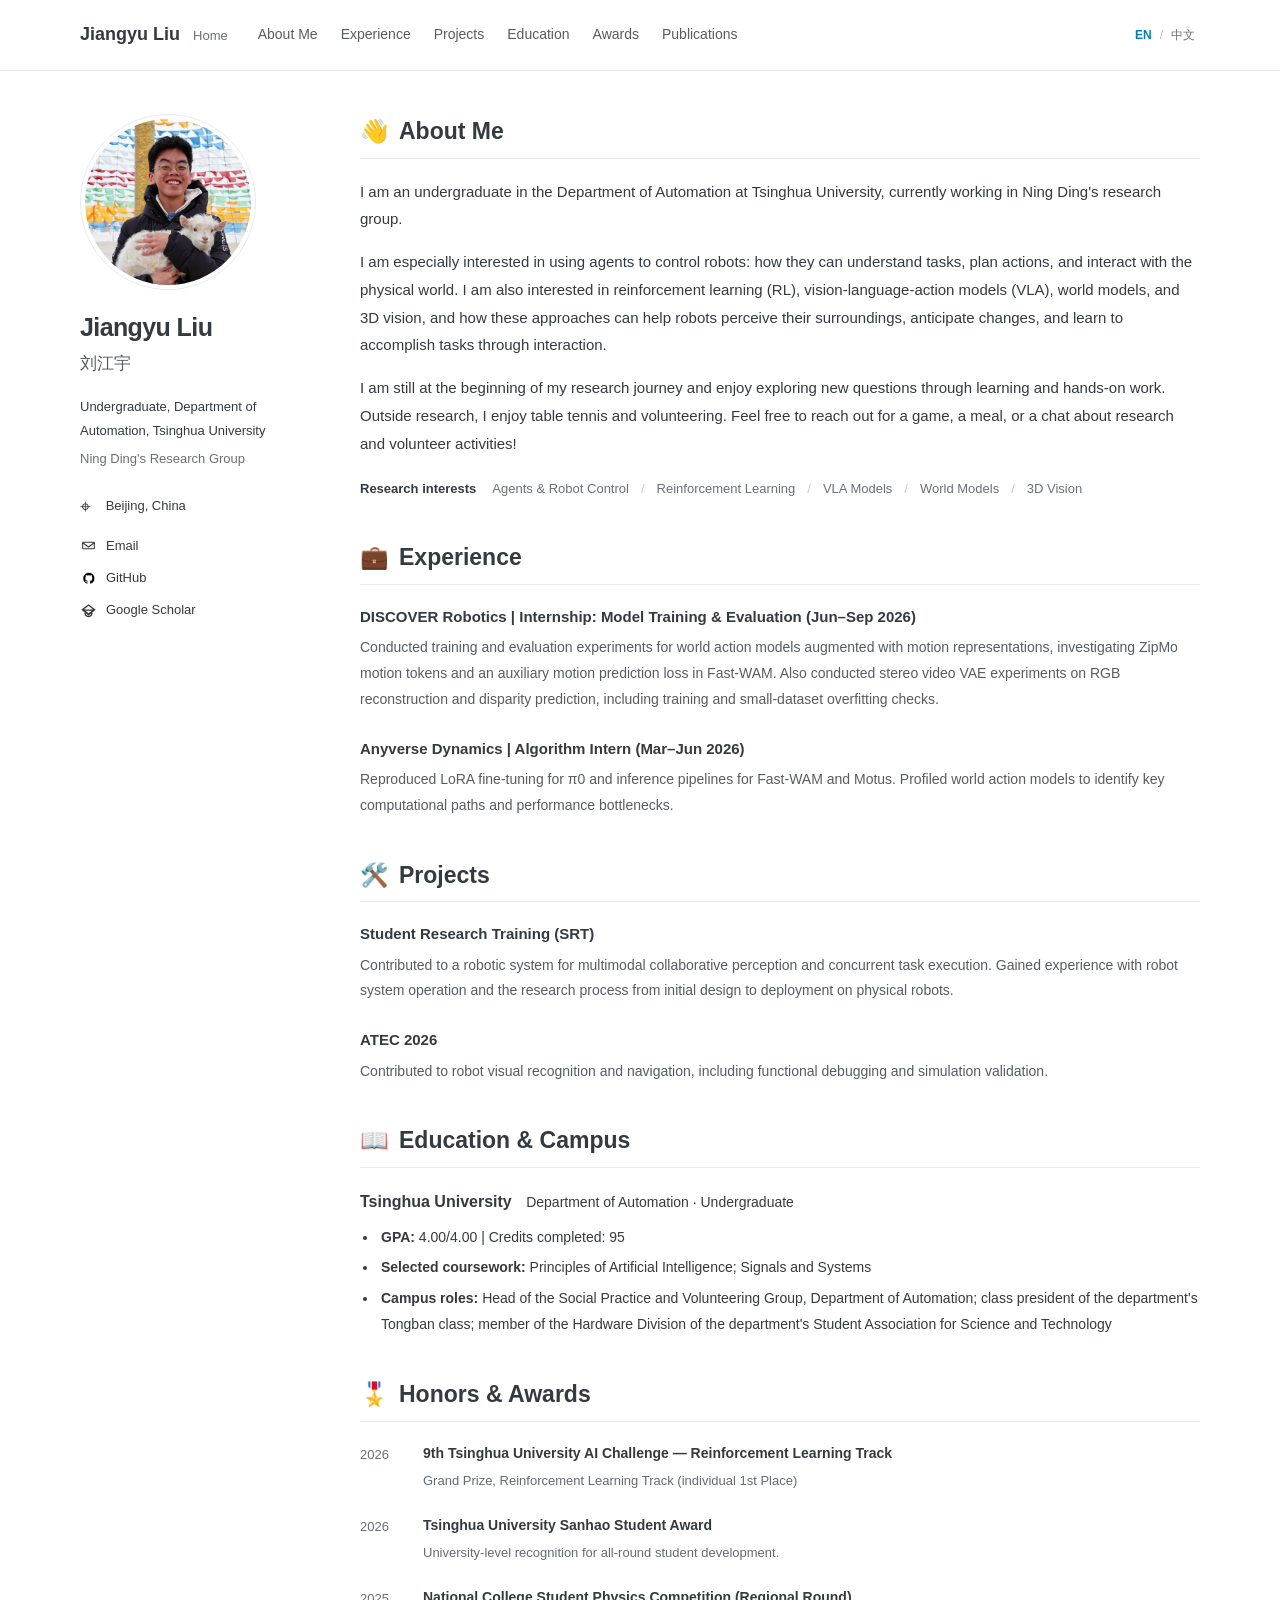
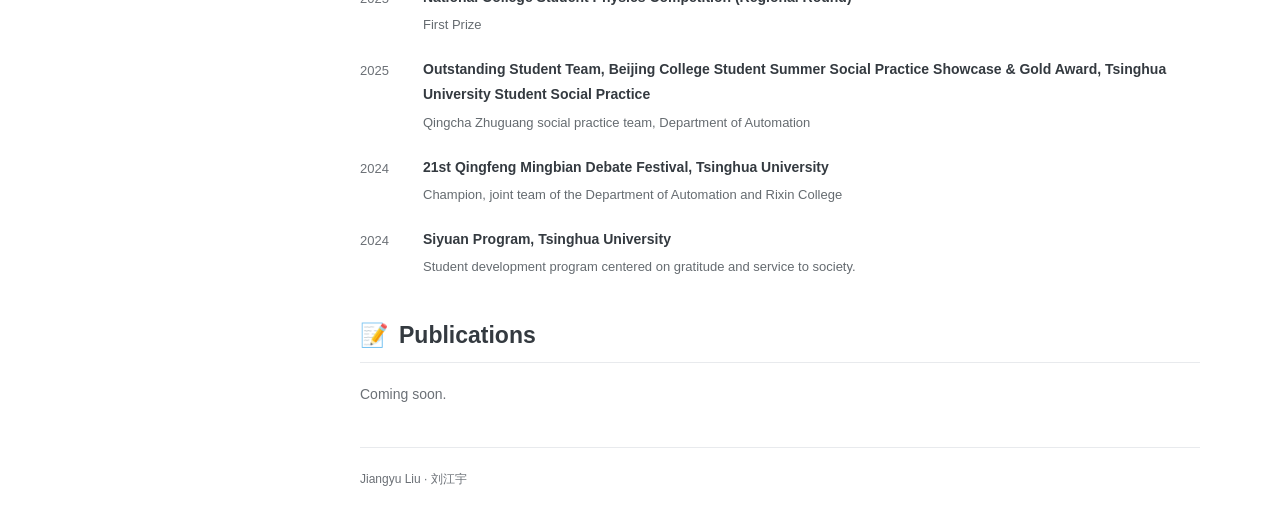
==== index.html @ 6111fb4c "Restore Ning Ding group homepage based on 7023103 Restore historical bilingual group affiliation, re" ====
<!doctype html>
<html lang="en">
<head>
  <meta charset="utf-8">
  <meta name="viewport" content="width=device-width, initial-scale=1">
  <title>Jiangyu Liu | Homepage</title>
  <meta name="description" content="Jiangyu Liu, an undergraduate at Tsinghua University in Ning Ding's research group. Interested in agents for robot control, RL, VLA models, world models, and 3D vision.">
  <link rel="stylesheet" href="static/css/academic-home.css?v=20261001-1">
  <link rel="icon" href="static/favicon.svg" type="image/svg+xml">
</head>
<body>
  <a class="skip-link" href="#main" data-i18n="skip">Skip to content</a>
  <header class="site-header">
    <nav class="site-nav" aria-label="Main navigation">
      <a class="site-brand" href="#about">Jiangyu Liu <span data-i18n="home">Home</span></a>
      <div class="nav-links">
        <a href="#about" data-i18n="navabout">About Me</a>
        <a href="#experience" data-i18n="navexperience">Experience</a>
        <a href="#projects" data-i18n="navprojects">Projects</a>
        <a href="#campus" data-i18n="navcampus">Education</a>
        <a href="#awards" data-i18n="navawards">Awards</a>
        <a href="#publications" data-i18n="navpublications">Publications</a>
      </div>
      <div class="language-switch" role="group" aria-label="Language / 语言">
        <button type="button" data-language="en" lang="en" aria-label="English" aria-pressed="true">EN</button>
        <span aria-hidden="true">/</span>
        <button type="button" data-language="zh" lang="zh-CN" aria-label="中文" aria-pressed="false">中文</button>
      </div>
    </nav>
  </header>
  <div class="site-shell">
    <aside class="profile-sidebar" aria-label="Profile">
      <img class="avatar" data-profile-avatar src="static/profile.jpg" alt="Jiangyu Liu" width="176" height="176">
      <div class="profile-details">
        <h1 data-profile-name>Jiangyu Liu</h1>
        <p class="chinese-name" data-profile-name-chinese>刘江宇</p>
        <p class="role" data-profile-role>Undergraduate, Department of Automation, Tsinghua University</p>
        <p class="affiliation" data-profile-affiliation>Ning Ding's Research Group</p>
        <p class="location"><span aria-hidden="true">⌖</span> <span data-profile-location>Beijing, China</span></p>
        <nav class="social-links" aria-label="Contact links">
          <a data-profile-email href="mailto:jy-liu24@mails.tsinghua.edu.cn">
            <svg viewBox="0 0 24 24" aria-hidden="true"><path d="M4.5 6.75h15A1.5 1.5 0 0 1 21 8.25v7.5a1.5 1.5 0 0 1-1.5 1.5h-15A1.5 1.5 0 0 1 3 15.75v-7.5a1.5 1.5 0 0 1 1.5-1.5Zm.84 1.5L12 13.06l6.66-4.81H5.34Zm14.16 1.4-7.06 5.1a.75.75 0 0 1-.88 0L4.5 9.65v6.1h15v-6.1Z"/></svg>
            <span>Email</span>
          </a>
          <a data-profile-github href="https://github.com/hezhou0331" target="_blank" rel="noopener noreferrer">
            <img src="data/image/github.png" alt="" width="18" height="18"><span>GitHub</span>
          </a>
          <a data-profile-scholar href="https://scholar.google.com/" target="_blank" rel="noopener noreferrer">
            <svg viewBox="0 0 24 24" aria-hidden="true"><path d="M12 3 1.8 11.1 12 19.2l10.2-8.1L12 3Zm0 2.45 6.32 5.02H5.68L12 5.45Zm-4.43 7.02h8.86L12 15.98l-4.43-3.51ZM6.2 15.7a5.8 5.8 0 1 0 11.6 0h-2a3.8 3.8 0 1 1-7.6 0h-2Z"/></svg>
            <span>Google Scholar</span>
          </a>
        </nav>
      </div>
    </aside>
    <main class="main-content" id="main">
      <section class="section about" id="about" aria-labelledby="about-title">
        <h2 id="about-title"><span aria-hidden="true">👋</span> <span data-i18n="about">About Me</span></h2>
        <div data-about>
          <p>I am an undergraduate in the Department of Automation at Tsinghua University, currently working in Ning Ding's research group.</p>
          <p>I am especially interested in using agents to control robots: how they can understand tasks, plan actions, and interact with the physical world. I am also interested in reinforcement learning (RL), vision-language-action models (VLA), world models, and 3D vision, and how these approaches can help robots perceive their surroundings, anticipate changes, and learn to accomplish tasks through interaction.</p>
          <p>I am still at the beginning of my research journey and enjoy exploring new questions through learning and hands-on work. Outside research, I enjoy table tennis and volunteering. Feel free to reach out for a game, a meal, or a chat about research and volunteer activities!</p>
        </div>
        <div class="research-interests"><strong data-i18n="interests">Research interests</strong><div class="interest-list" data-interests></div></div>
      </section>
      <section class="section" id="experience" aria-labelledby="experience-title">
        <h2 id="experience-title"><span aria-hidden="true">💼</span> <span data-i18n="experience">Experience</span></h2>
        <div data-section="experience"></div>
      </section>
      <section class="section" id="projects" aria-labelledby="projects-title">
        <h2 id="projects-title"><span aria-hidden="true">🛠️</span> <span data-i18n="projects">Projects</span></h2>
        <div data-section="projects"></div>
      </section>
      <section class="section" id="campus" aria-labelledby="campus-title">
        <h2 id="campus-title"><span aria-hidden="true">📖</span> <span data-i18n="campus">Education &amp; Campus</span></h2>
        <p class="education-title"><span data-i18n="university">Tsinghua University</span> <span class="education-detail" data-i18n="education">Department of Automation · Undergraduate</span></p>
        <ul class="campus-list" data-campus-experience></ul>
      </section>
      <section class="section" id="awards" aria-labelledby="awards-title">
        <h2 id="awards-title"><span aria-hidden="true">🎖️</span> <span data-i18n="awards">Honors &amp; Awards</span></h2>
        <ul class="award-list" data-awards></ul>
      </section>
      <section class="section" id="publications" aria-labelledby="publications-title">
        <h2 id="publications-title"><span aria-hidden="true">📝</span> <span data-i18n="publications">Publications</span></h2>
        <div data-section="publications"></div>
      </section>
      <p class="load-error" role="status" hidden data-i18n="loadError">Unable to load the full content. Please refresh and try again.</p>
      <noscript><p>Please enable JavaScript to view all content and switch languages. / 请启用 JavaScript 以查看完整内容和切换语言。</p></noscript>
      <footer class="site-footer">Jiangyu Liu · 刘江宇</footer>
    </main>
  </div>
  <script src="static/js/profile.js?v=20261001-1" defer></script>
</body>
</html>
---- static/css/academic-home.css ----
:root {
  color-scheme: light;
  --text: #343a40;
  --muted: #6b7076;
  --line: #e8eaed;
  --accent: #087eaa;
}
* { box-sizing: border-box; }
html { scroll-behavior: smooth; scroll-padding-top: 94px; }
body {
  margin: 0;
  background: #fff;
  color: var(--text);
  font-family: -apple-system, BlinkMacSystemFont, "Segoe UI", "Microsoft YaHei", "PingFang SC", sans-serif;
  font-size: 15px;
  line-height: 1.85;
  -webkit-font-smoothing: antialiased;
}
a { color: var(--accent); text-decoration: none; text-underline-offset: 4px; }
a:hover { text-decoration: underline; }
a:focus-visible, button:focus-visible { outline: 2px solid var(--accent); outline-offset: 5px; border-radius: 2px; }
h1, h2, h3, p { margin-top: 0; }
p { margin-bottom: 15px; }
.skip-link { position: fixed; top: -100px; left: 16px; padding: 8px 16px; background: #fff; z-index: 10; }
.skip-link:focus { top: 8px; }
.site-header { position: sticky; top: 0; z-index: 5; background: #fff; border-bottom: 1px solid var(--line); }
.site-nav { max-width: 1180px; margin: auto; min-height: 70px; padding: 0 30px; display: grid; grid-template-columns: auto minmax(0, 1fr) auto; align-items: center; gap: 30px; }
.site-brand { flex-shrink: 0; font-size: 18px; font-weight: 700; color: var(--text); }
.site-brand span { margin-left: 8px; font-size: 13px; color: var(--muted); font-weight: 400; }
.nav-links { display: flex; flex-wrap: wrap; min-width: 0; gap: 10px 23px; }
.nav-links a { color: #565c62; font-size: 14px; padding: 21px 0; }
.nav-links a:hover { color: var(--accent); }
.language-switch { display: flex; align-items: center; gap: 3px; font-size: 12px; color: #b6bcc1; }
.language-switch button { border: 0; background: transparent; padding: 7px 5px; color: var(--muted); font: inherit; cursor: pointer; white-space: nowrap; }
.language-switch button[aria-pressed="true"] { color: var(--accent); font-weight: 700; }
.language-switch button:hover { color: var(--accent); }
.site-shell { display: grid; grid-template-columns: 216px minmax(0, 1fr); gap: 64px; max-width: 1180px; margin: 0 auto; padding: 43px 30px 0; }
.profile-sidebar { position: sticky; top: 108px; align-self: start; }
.avatar { display: block; width: 176px; height: 176px; border-radius: 50%; object-fit: cover; padding: 4px; border: 1px solid var(--line); margin-bottom: 22px; }
h1 { font-size: 25px; line-height: 1.25; letter-spacing: -0.6px; margin-bottom: 5px; }
.chinese-name { margin-bottom: 15px; font-size: 17px; color: #565c62; }
.role, .affiliation { font-size: 13px; margin-bottom: 4px; }
.affiliation { color: var(--muted); }
.location { margin: 18px 0 10px; font-size: 13px; }
.location > span:first-child { display: inline-block; width: 22px; font-size: 19px; vertical-align: middle; }
.social-links { display: grid; gap: 8px; margin-bottom: 15px; }
.social-links a { display: flex; align-items: center; gap: 9px; color: var(--text); font-size: 13px; width: fit-content; }
.social-links a:hover { color: var(--accent); }
.social-links svg, .social-links img { width: 17px; height: 17px; object-fit: contain; fill: currentColor; }
.main-content { min-width: 0; }
.section { margin-bottom: 39px; }
h2 { display: flex; flex-wrap: wrap; align-items: baseline; gap: 10px; font-size: 23px; line-height: 1.5; padding-bottom: 9px; margin-bottom: 19px; border-bottom: 1px solid var(--line); font-weight: 650; }
h2 > span:first-child { font-size: 23px; }
.research-interests { display: flex; align-items: baseline; gap: 16px; font-size: 13px; margin-top: 20px; }
.research-interests > strong { flex-shrink: 0; font-weight: 600; }
.interest-list { display: flex; flex-wrap: wrap; gap: 4px 0; color: var(--muted); }
.interest-list span:not(:last-child)::after { content: "/"; margin: 0 12px; color: #c7ccd0; }
.entry-list, .award-list, .campus-list { margin: 0; padding: 0; list-style: none; }
.entry { margin-bottom: 23px; }
.entry:last-child { margin-bottom: 0; }
.entry h3 { font-size: 15px; font-weight: 650; margin-bottom: 5px; line-height: 1.75; }
.entry p { margin-bottom: 0; color: #565c62; font-size: 14px; }
.education-title { font-size: 16px; font-weight: 650; margin-bottom: 8px; }
.education-title .education-detail { margin-left: 10px; font-size: 14px; font-weight: 400; }
.campus-list { padding-left: 18px; list-style: disc; font-size: 14px; }
.campus-list li { padding-left: 3px; margin-bottom: 5px; }
.campus-list strong { font-weight: 600; }
.award-row { display: grid; grid-template-columns: 46px minmax(0, 1fr); gap: 17px; margin-bottom: 20px; }
.award-row:last-child { margin-bottom: 0; }
.award-year { color: var(--muted); font-size: 13px; padding-top: 2px; font-variant-numeric: tabular-nums; }
.award-row h3 { font-size: 14px; line-height: 1.8; font-weight: 600; margin-bottom: 3px; }
.award-row p { color: #656b70; font-size: 13px; margin-bottom: 0; }
.site-footer { padding: 20px 0 30px; border-top: 1px solid var(--line); font-size: 12px; color: var(--muted); }
.load-error { color: #a04421; }
[data-section="publications"] { color: var(--muted); font-size: 14px; }
@media (min-width: 801px) and (max-height: 650px) {
  .profile-sidebar { position: static; }
}
@media (max-width: 1050px) {
  .site-nav { gap: 20px; }
  .nav-links { gap: 8px 14px; }
  .nav-links a { font-size: 13px; }
  .site-shell { gap: 38px; grid-template-columns: 200px minmax(0, 1fr); }
}
@media (max-width: 800px) {
  html { scroll-padding-top: 116px; }
  .site-nav { padding: 10px 24px 0; grid-template-columns: minmax(0, 1fr) auto; gap: 0 16px; }
  .site-brand { display: block; margin-bottom: 4px; }
  .language-switch { grid-column: 2; grid-row: 1; }
  .nav-links { grid-column: 1 / -1; grid-row: 2; flex-wrap: nowrap; overflow-x: auto; gap: 23px; scrollbar-width: thin; }
  .nav-links a { white-space: nowrap; padding: 7px 0 12px; font-size: 13px; }
  .site-shell { display: block; padding: 30px 24px 0; max-width: 760px; }
  .profile-sidebar { position: static; display: flex; align-items: flex-start; gap: 27px; padding-bottom: 28px; margin-bottom: 29px; border-bottom: 1px solid var(--line); }
  .avatar { width: 126px; height: 126px; margin: 0; flex-shrink: 0; }
  .profile-details { min-width: 0; }
  h1 { font-size: 23px; }
  .chinese-name { font-size: 15px; margin-bottom: 8px; }
  .location { margin: 9px 0 7px; }
  .social-links { display: flex; flex-wrap: wrap; gap: 6px 16px; margin-bottom: 3px; }
}
@media (max-width: 480px) {
  body { font-size: 14px; }
  .site-nav { padding-left: 20px; padding-right: 20px; }
  .site-shell { padding: 26px 20px 0; }
  .profile-sidebar { gap: 18px; }
  .avatar { width: 88px; height: 88px; padding: 3px; }
  h1 { font-size: 21px; }
  .role, .affiliation { font-size: 12px; }
  h2 { font-size: 21px; gap: 8px; }
  h2 > span:first-child { font-size: 21px; }
  .research-interests { display: block; }
  .interest-list { margin-top: 5px; }
  .award-row { gap: 10px; grid-template-columns: 36px minmax(0, 1fr); }
  .education-title .education-detail { display: block; margin-left: 0; }
}
@media (prefers-reduced-motion: reduce) {
  html { scroll-behavior: auto; }
}
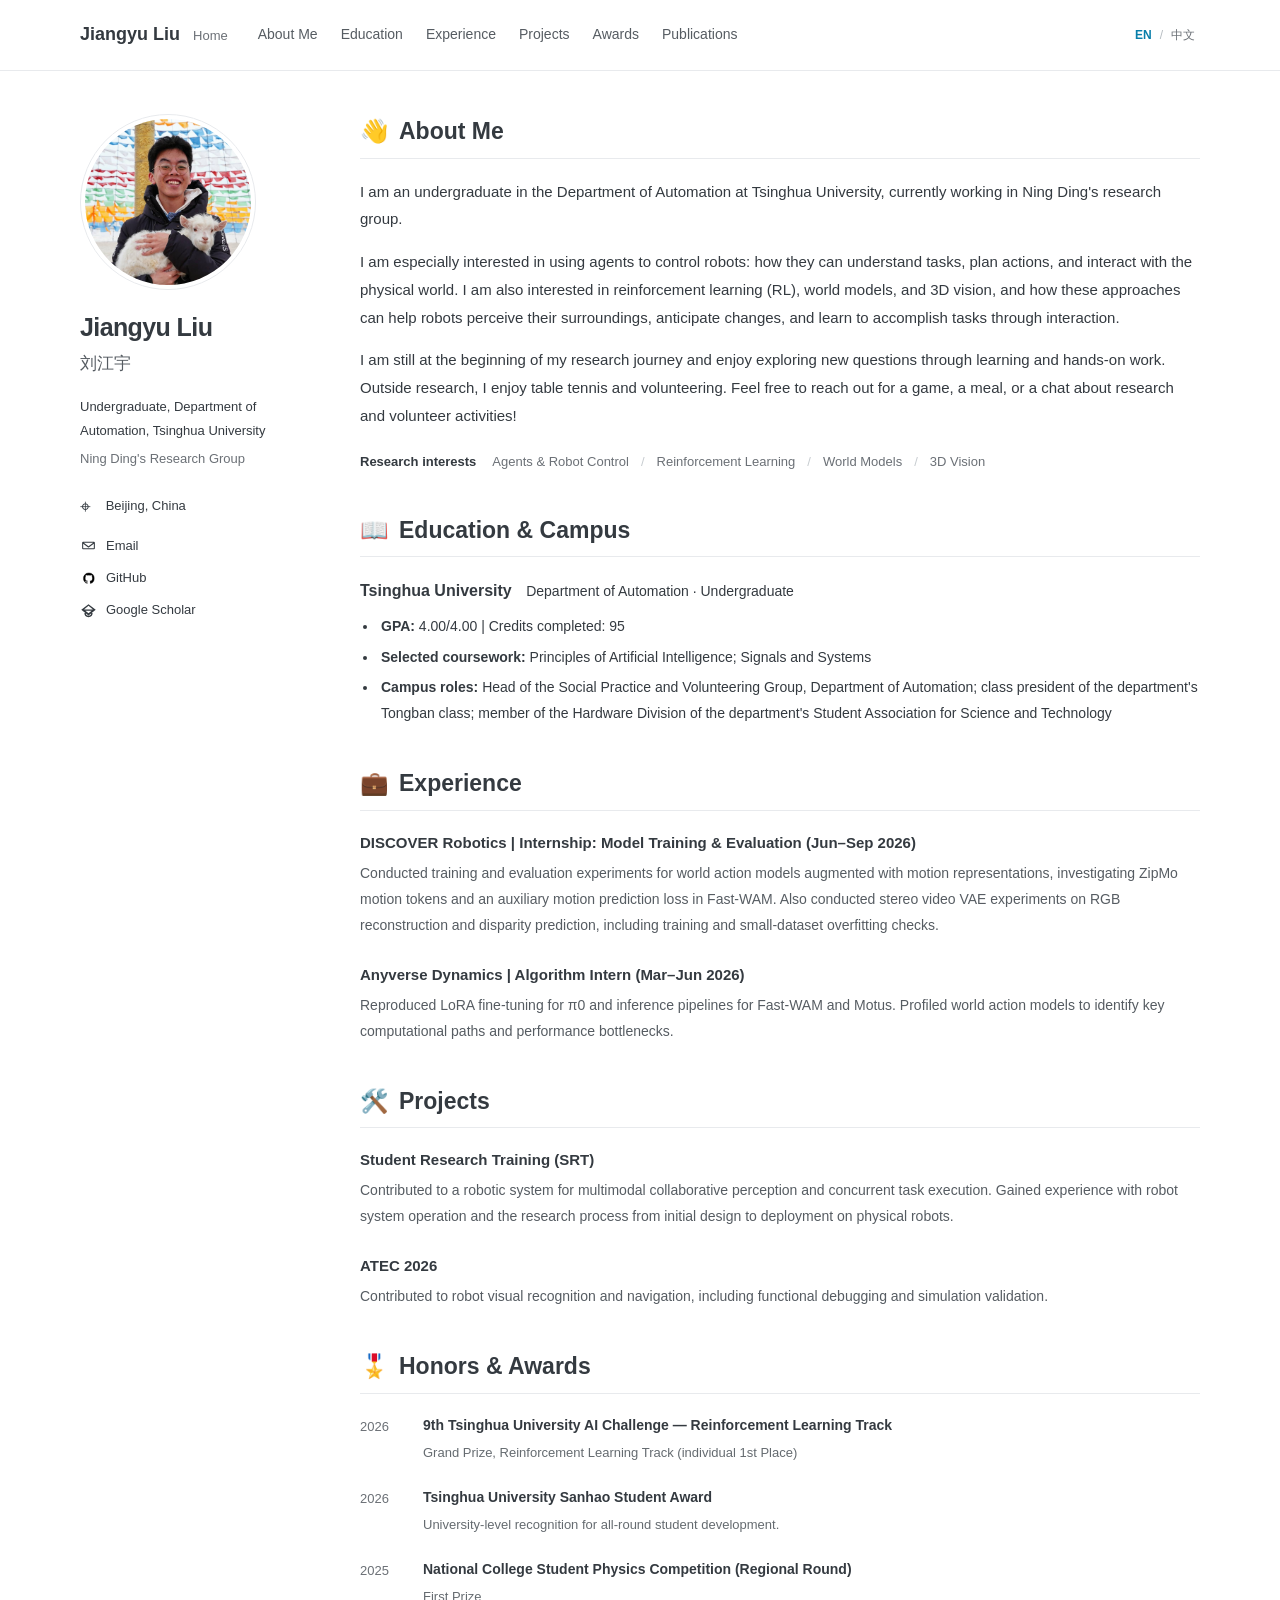
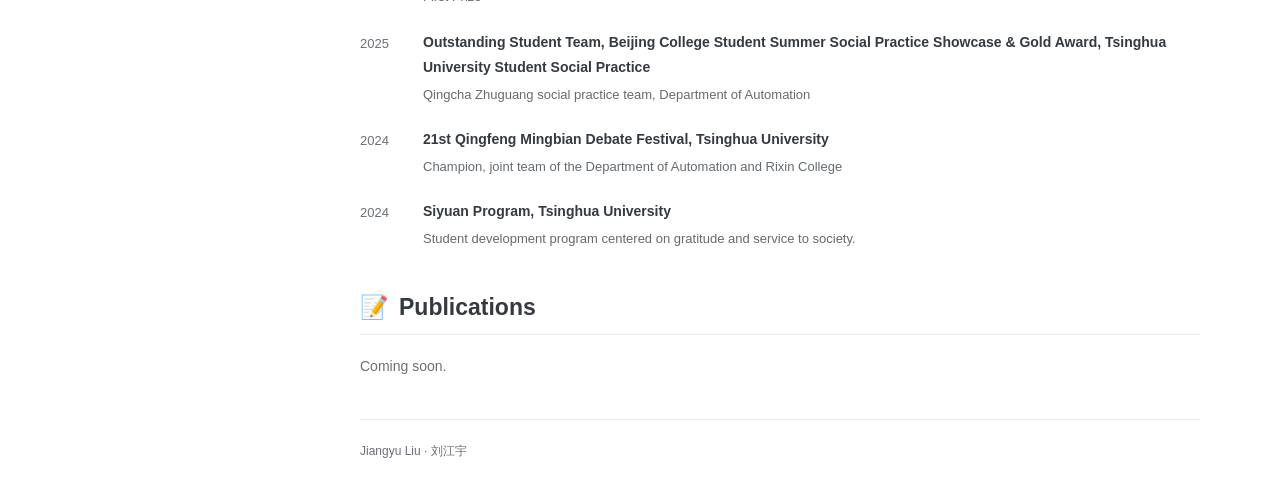
==== commit f13e3f1e: "Remove VLA interests and move education before experience" ====
--- a/index.html
+++ b/index.html
@@ -4,8 +4,8 @@
   <meta charset="utf-8">
   <meta name="viewport" content="width=device-width, initial-scale=1">
   <title>Jiangyu Liu | Homepage</title>
-  <meta name="description" content="Jiangyu Liu, an undergraduate at Tsinghua University in Ning Ding's research group. Interested in agents for robot control, RL, VLA models, world models, and 3D vision.">
-  <link rel="stylesheet" href="static/css/academic-home.css?v=20261001-1">
+  <meta name="description" content="Jiangyu Liu, an undergraduate at Tsinghua University in Ning Ding's research group. Interested in agents for robot control, RL, world models, and 3D vision.">
+  <link rel="stylesheet" href="static/css/academic-home.css?v=20261001-2">
   <link rel="icon" href="static/favicon.svg" type="image/svg+xml">
 </head>
 <body>
@@ -15,9 +15,9 @@
       <a class="site-brand" href="#about">Jiangyu Liu <span data-i18n="home">Home</span></a>
       <div class="nav-links">
         <a href="#about" data-i18n="navabout">About Me</a>
+        <a href="#campus" data-i18n="navcampus">Education</a>
         <a href="#experience" data-i18n="navexperience">Experience</a>
         <a href="#projects" data-i18n="navprojects">Projects</a>
-        <a href="#campus" data-i18n="navcampus">Education</a>
         <a href="#awards" data-i18n="navawards">Awards</a>
         <a href="#publications" data-i18n="navpublications">Publications</a>
       </div>
@@ -57,10 +57,15 @@
         <h2 id="about-title"><span aria-hidden="true">👋</span> <span data-i18n="about">About Me</span></h2>
         <div data-about>
           <p>I am an undergraduate in the Department of Automation at Tsinghua University, currently working in Ning Ding's research group.</p>
-          <p>I am especially interested in using agents to control robots: how they can understand tasks, plan actions, and interact with the physical world. I am also interested in reinforcement learning (RL), vision-language-action models (VLA), world models, and 3D vision, and how these approaches can help robots perceive their surroundings, anticipate changes, and learn to accomplish tasks through interaction.</p>
+          <p>I am especially interested in using agents to control robots: how they can understand tasks, plan actions, and interact with the physical world. I am also interested in reinforcement learning (RL), world models, and 3D vision, and how these approaches can help robots perceive their surroundings, anticipate changes, and learn to accomplish tasks through interaction.</p>
           <p>I am still at the beginning of my research journey and enjoy exploring new questions through learning and hands-on work. Outside research, I enjoy table tennis and volunteering. Feel free to reach out for a game, a meal, or a chat about research and volunteer activities!</p>
         </div>
         <div class="research-interests"><strong data-i18n="interests">Research interests</strong><div class="interest-list" data-interests></div></div>
+      </section>
+      <section class="section" id="campus" aria-labelledby="campus-title">
+        <h2 id="campus-title"><span aria-hidden="true">📖</span> <span data-i18n="campus">Education &amp; Campus</span></h2>
+        <p class="education-title"><span data-i18n="university">Tsinghua University</span> <span class="education-detail" data-i18n="education">Department of Automation · Undergraduate</span></p>
+        <ul class="campus-list" data-campus-experience></ul>
       </section>
       <section class="section" id="experience" aria-labelledby="experience-title">
         <h2 id="experience-title"><span aria-hidden="true">💼</span> <span data-i18n="experience">Experience</span></h2>
@@ -69,11 +74,6 @@
       <section class="section" id="projects" aria-labelledby="projects-title">
         <h2 id="projects-title"><span aria-hidden="true">🛠️</span> <span data-i18n="projects">Projects</span></h2>
         <div data-section="projects"></div>
-      </section>
-      <section class="section" id="campus" aria-labelledby="campus-title">
-        <h2 id="campus-title"><span aria-hidden="true">📖</span> <span data-i18n="campus">Education &amp; Campus</span></h2>
-        <p class="education-title"><span data-i18n="university">Tsinghua University</span> <span class="education-detail" data-i18n="education">Department of Automation · Undergraduate</span></p>
-        <ul class="campus-list" data-campus-experience></ul>
       </section>
       <section class="section" id="awards" aria-labelledby="awards-title">
         <h2 id="awards-title"><span aria-hidden="true">🎖️</span> <span data-i18n="awards">Honors &amp; Awards</span></h2>
@@ -88,6 +88,6 @@
       <footer class="site-footer">Jiangyu Liu · 刘江宇</footer>
     </main>
   </div>
-  <script src="static/js/profile.js?v=20261001-1" defer></script>
+  <script src="static/js/profile.js?v=20261001-2" defer></script>
 </body>
 </html>
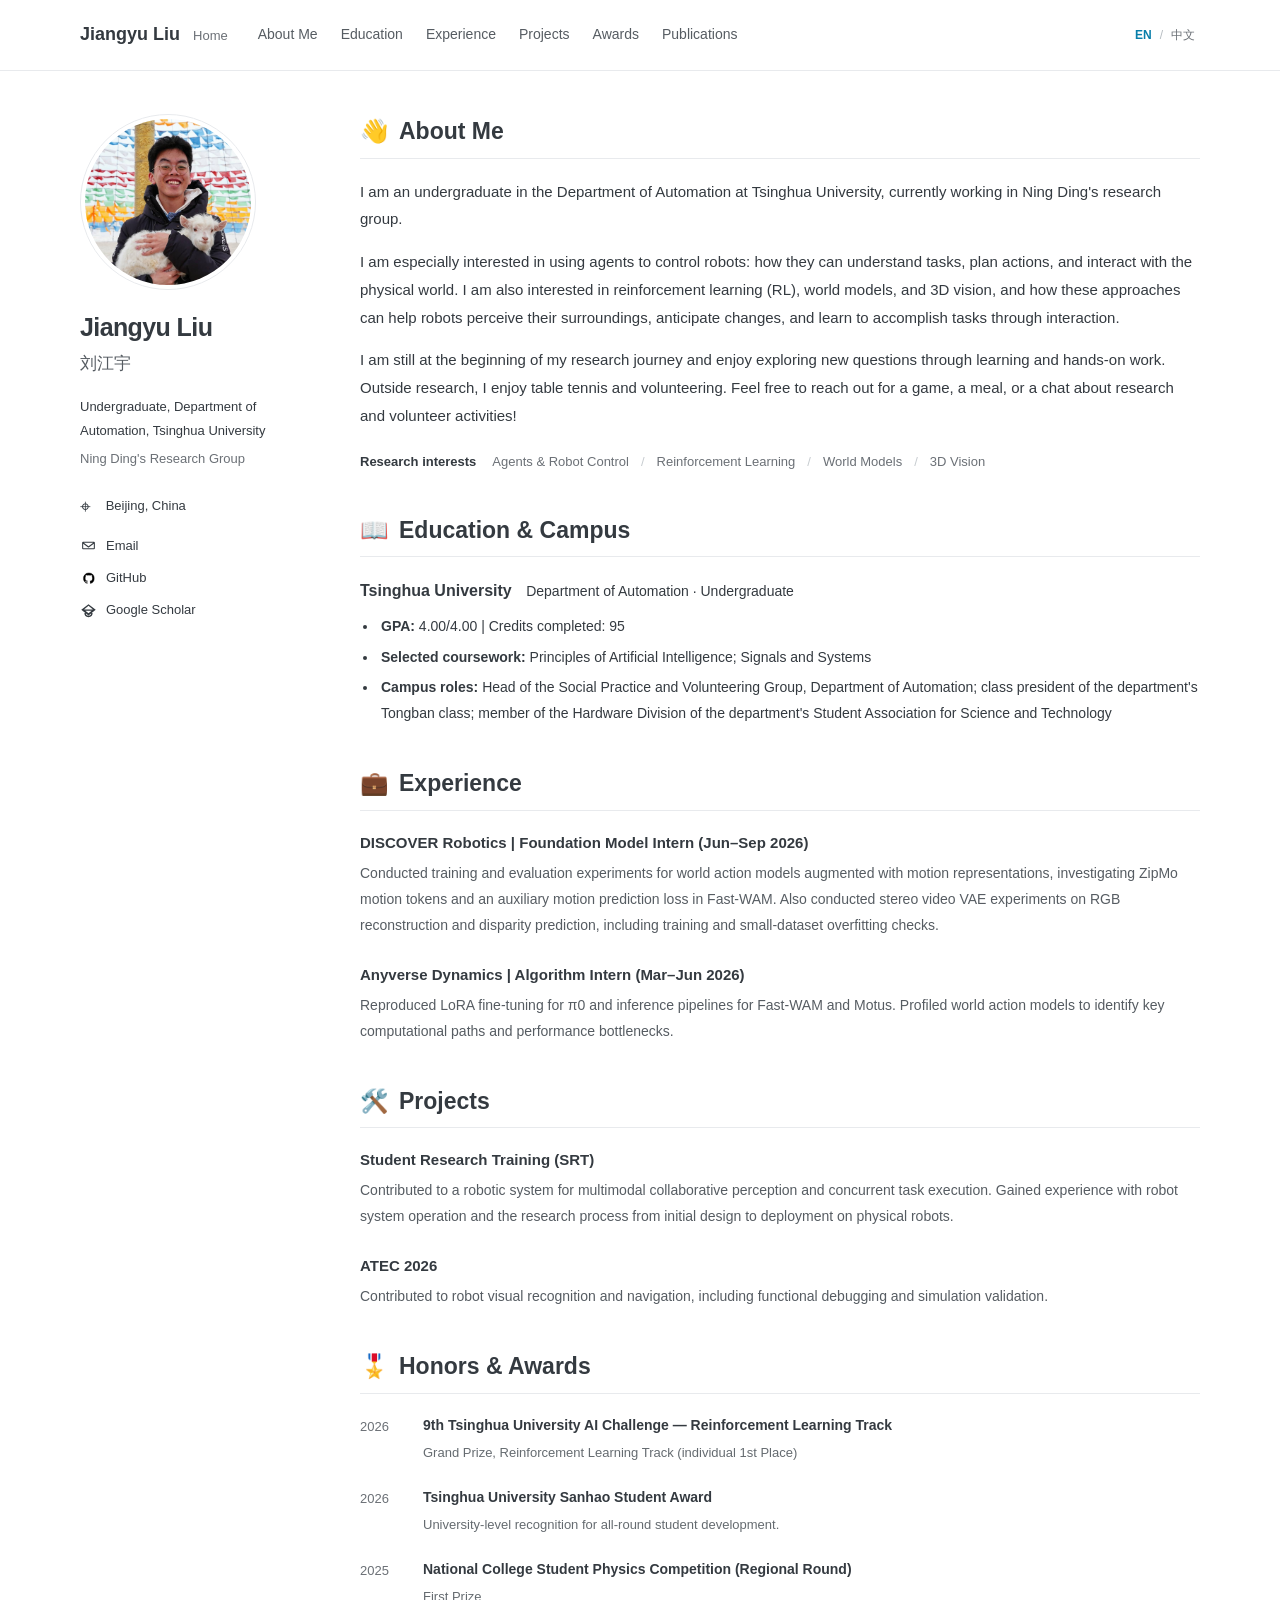
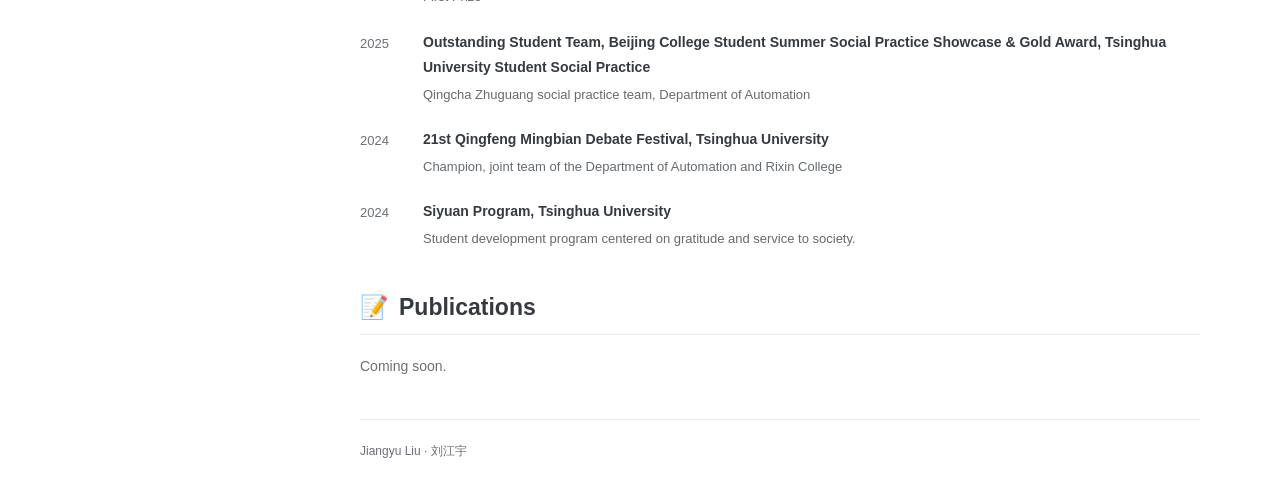
==== commit 913556f6: "Update internship title to Foundation Model Intern" ====
--- a/index.html
+++ b/index.html
@@ -5,7 +5,7 @@
   <meta name="viewport" content="width=device-width, initial-scale=1">
   <title>Jiangyu Liu | Homepage</title>
   <meta name="description" content="Jiangyu Liu, an undergraduate at Tsinghua University in Ning Ding's research group. Interested in agents for robot control, RL, world models, and 3D vision.">
-  <link rel="stylesheet" href="static/css/academic-home.css?v=20261001-2">
+  <link rel="stylesheet" href="static/css/academic-home.css?v=20261001-3">
   <link rel="icon" href="static/favicon.svg" type="image/svg+xml">
 </head>
 <body>
@@ -88,6 +88,6 @@
       <footer class="site-footer">Jiangyu Liu · 刘江宇</footer>
     </main>
   </div>
-  <script src="static/js/profile.js?v=20261001-2" defer></script>
+  <script src="static/js/profile.js?v=20261001-3" defer></script>
 </body>
 </html>
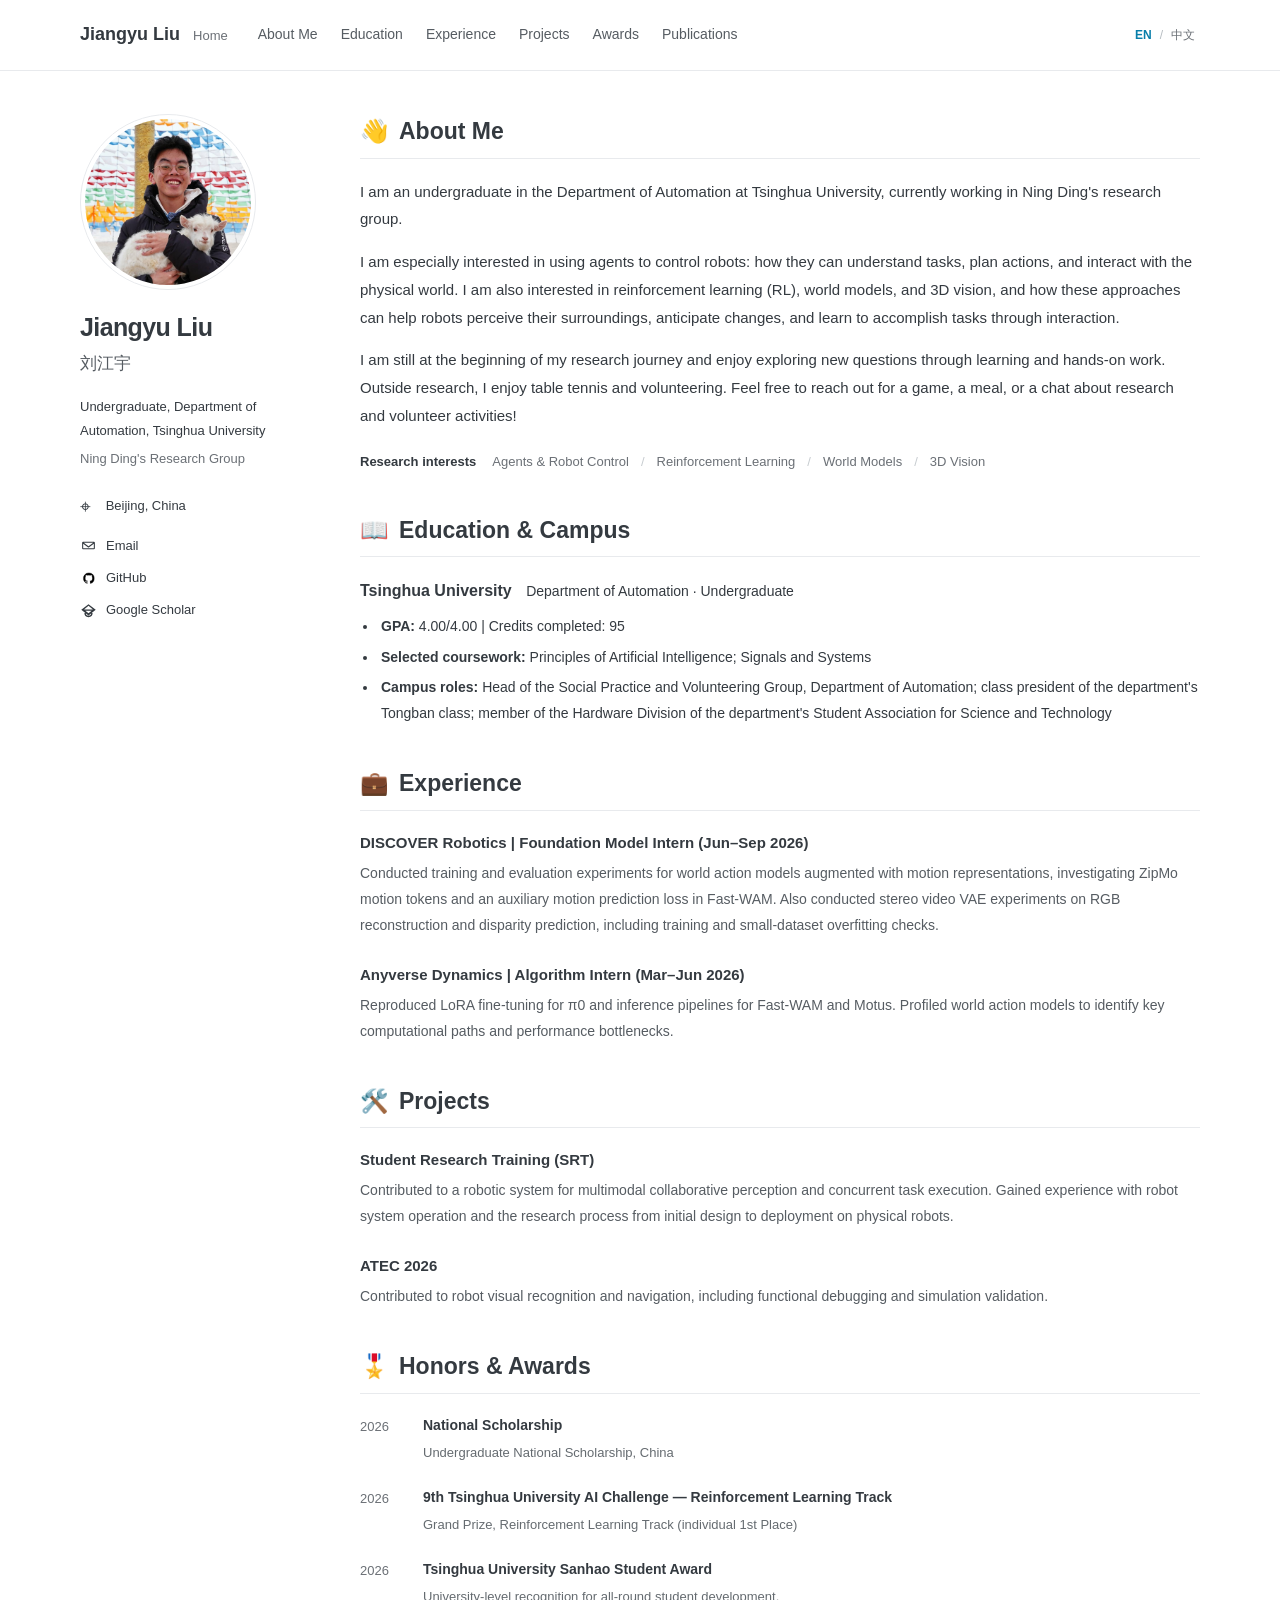
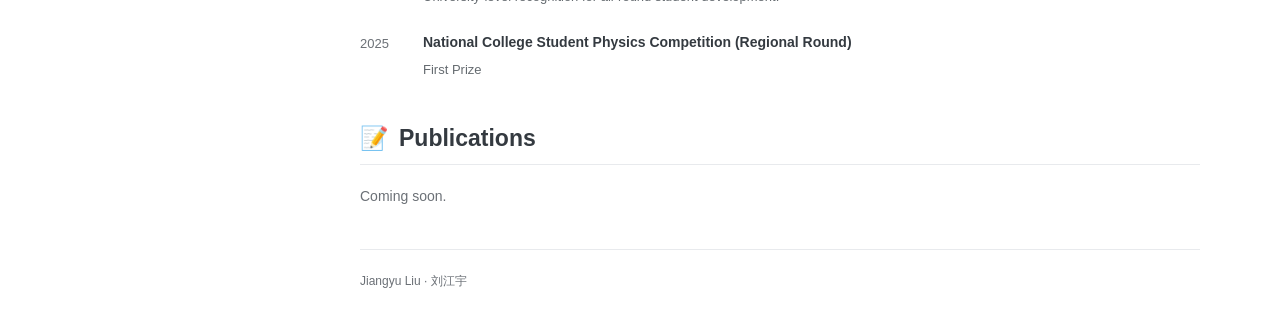
==== commit b5204e2f: "Update honors with 2026 National Scholarship" ====
--- a/index.html
+++ b/index.html
@@ -88,6 +88,6 @@
       <footer class="site-footer">Jiangyu Liu · 刘江宇</footer>
     </main>
   </div>
-  <script src="static/js/profile.js?v=20261001-3" defer></script>
+  <script src="static/js/profile.js?v=20261102-1" defer></script>
 </body>
 </html>
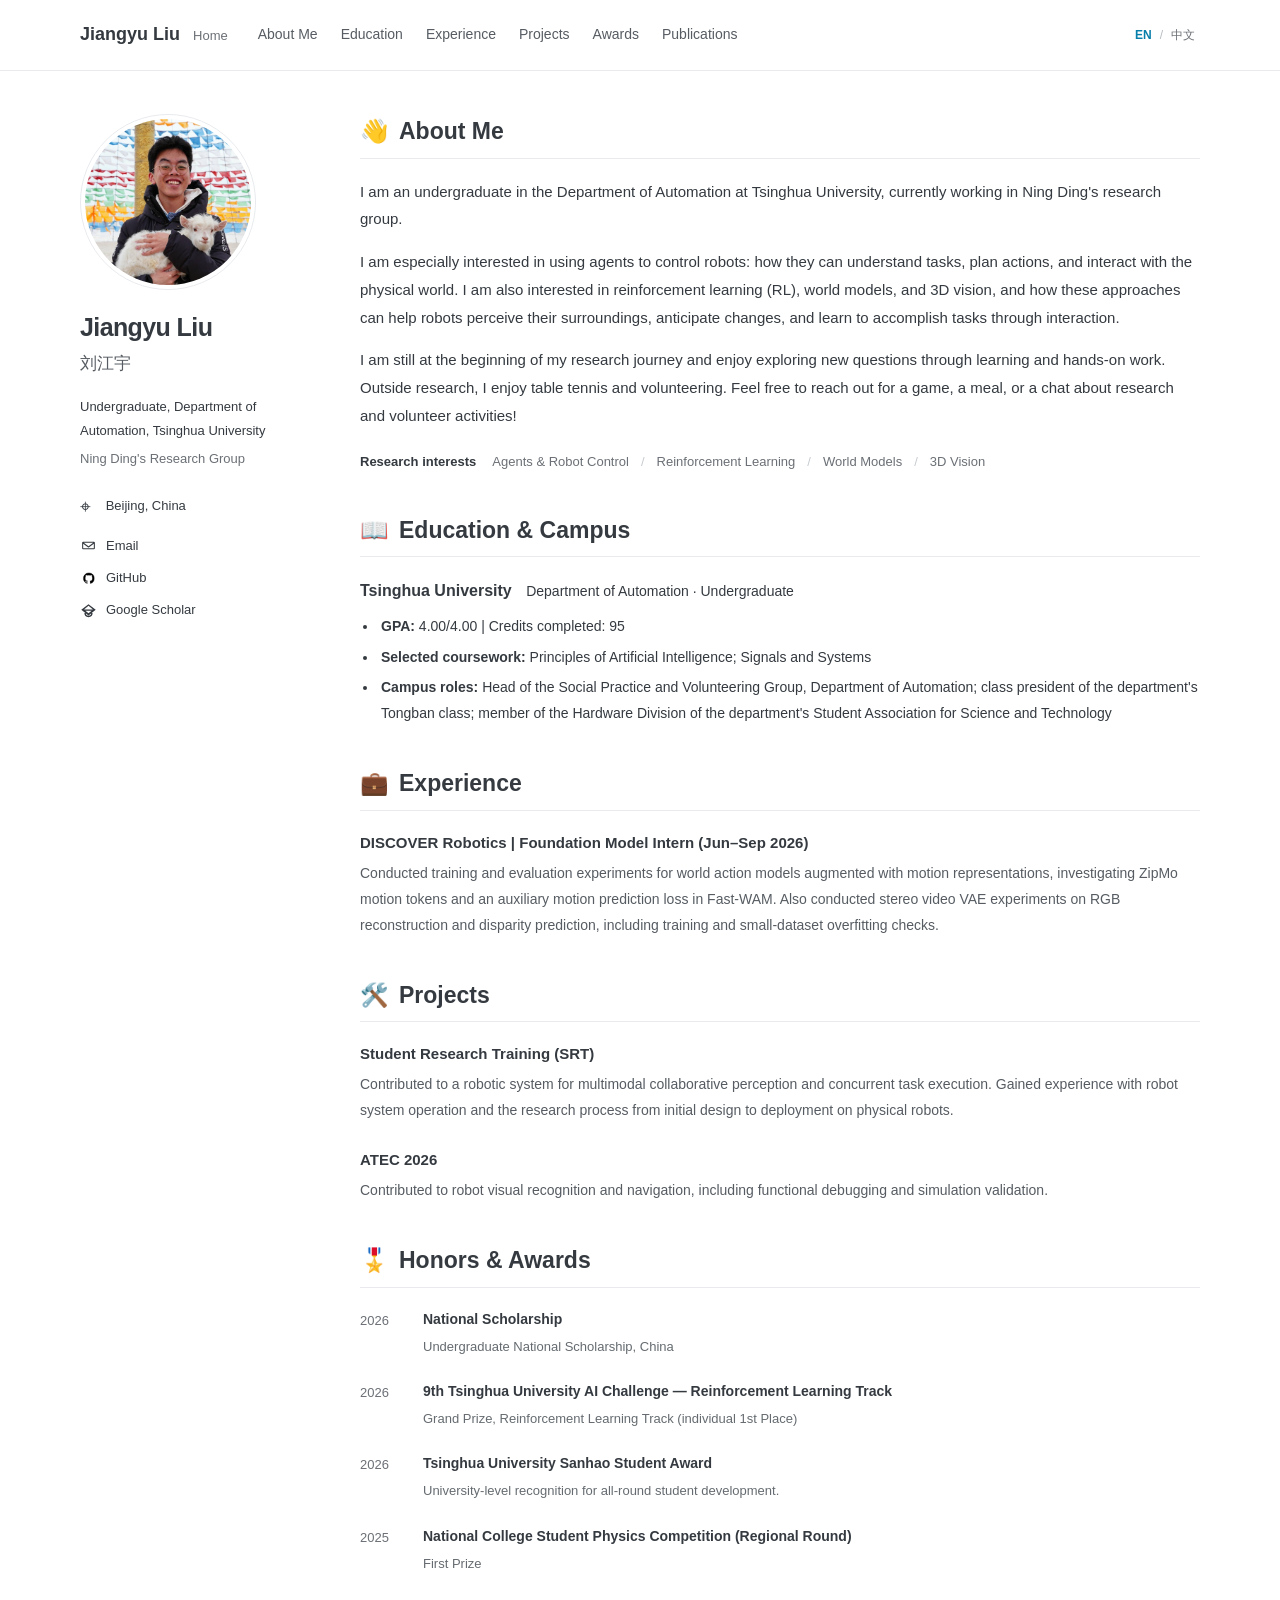
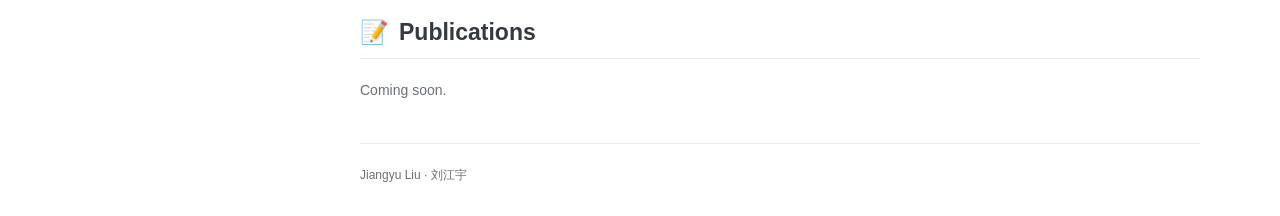
==== commit b47e588e: "Remove Anyverse Dynamics internship from homepage" ====
--- a/index.html
+++ b/index.html
@@ -88,6 +88,6 @@
       <footer class="site-footer">Jiangyu Liu · 刘江宇</footer>
     </main>
   </div>
-  <script src="static/js/profile.js?v=20261102-1" defer></script>
+  <script src="static/js/profile.js?v=20261102-2" defer></script>
 </body>
 </html>
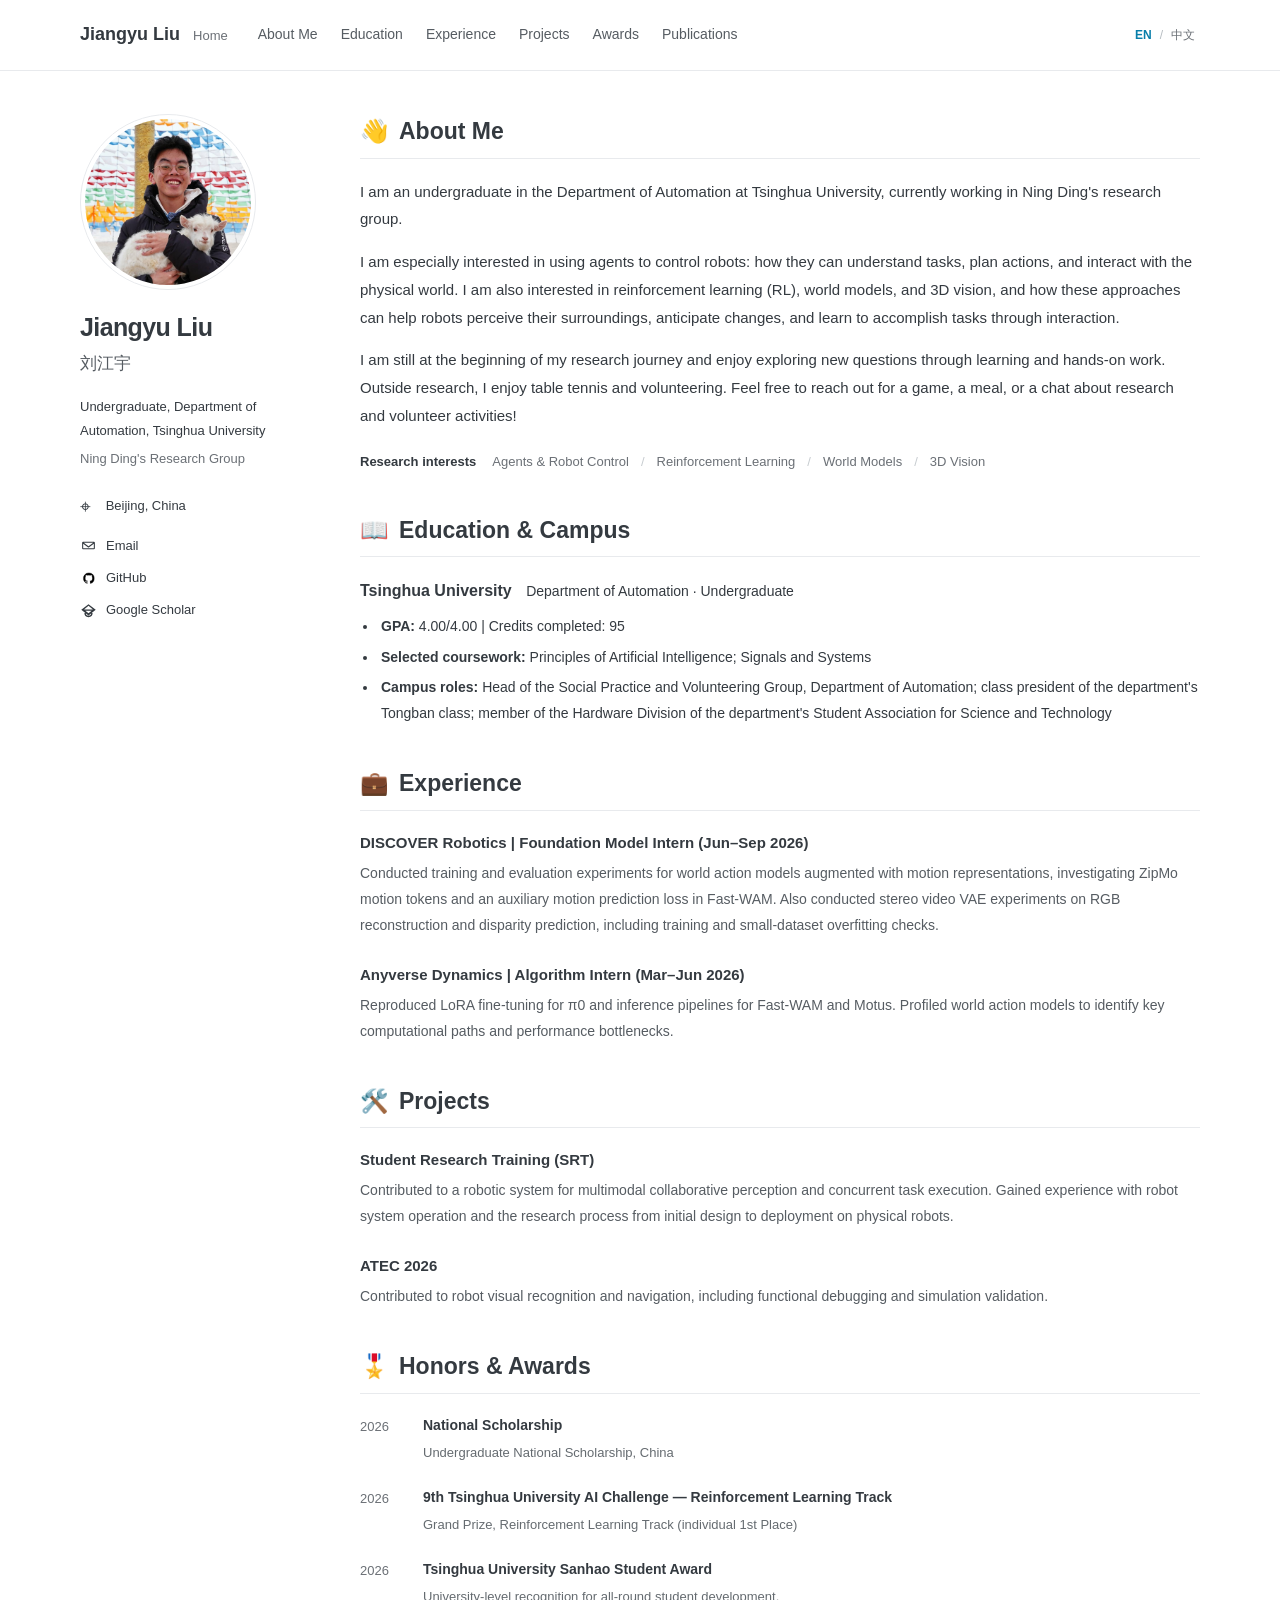
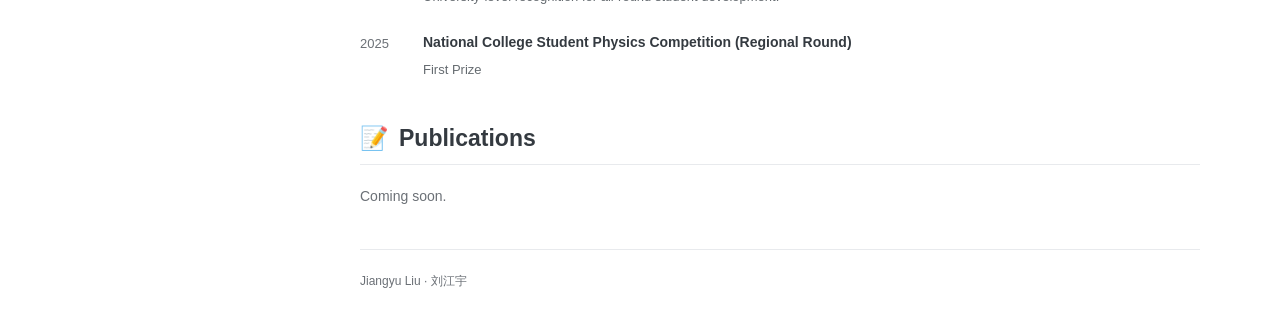
==== commit 627ff1d6: "Restore Anyverse Dynamics internship on homepage" ====
--- a/index.html
+++ b/index.html
@@ -88,6 +88,6 @@
       <footer class="site-footer">Jiangyu Liu · 刘江宇</footer>
     </main>
   </div>
-  <script src="static/js/profile.js?v=20261102-2" defer></script>
+  <script src="static/js/profile.js?v=20261102-3" defer></script>
 </body>
 </html>
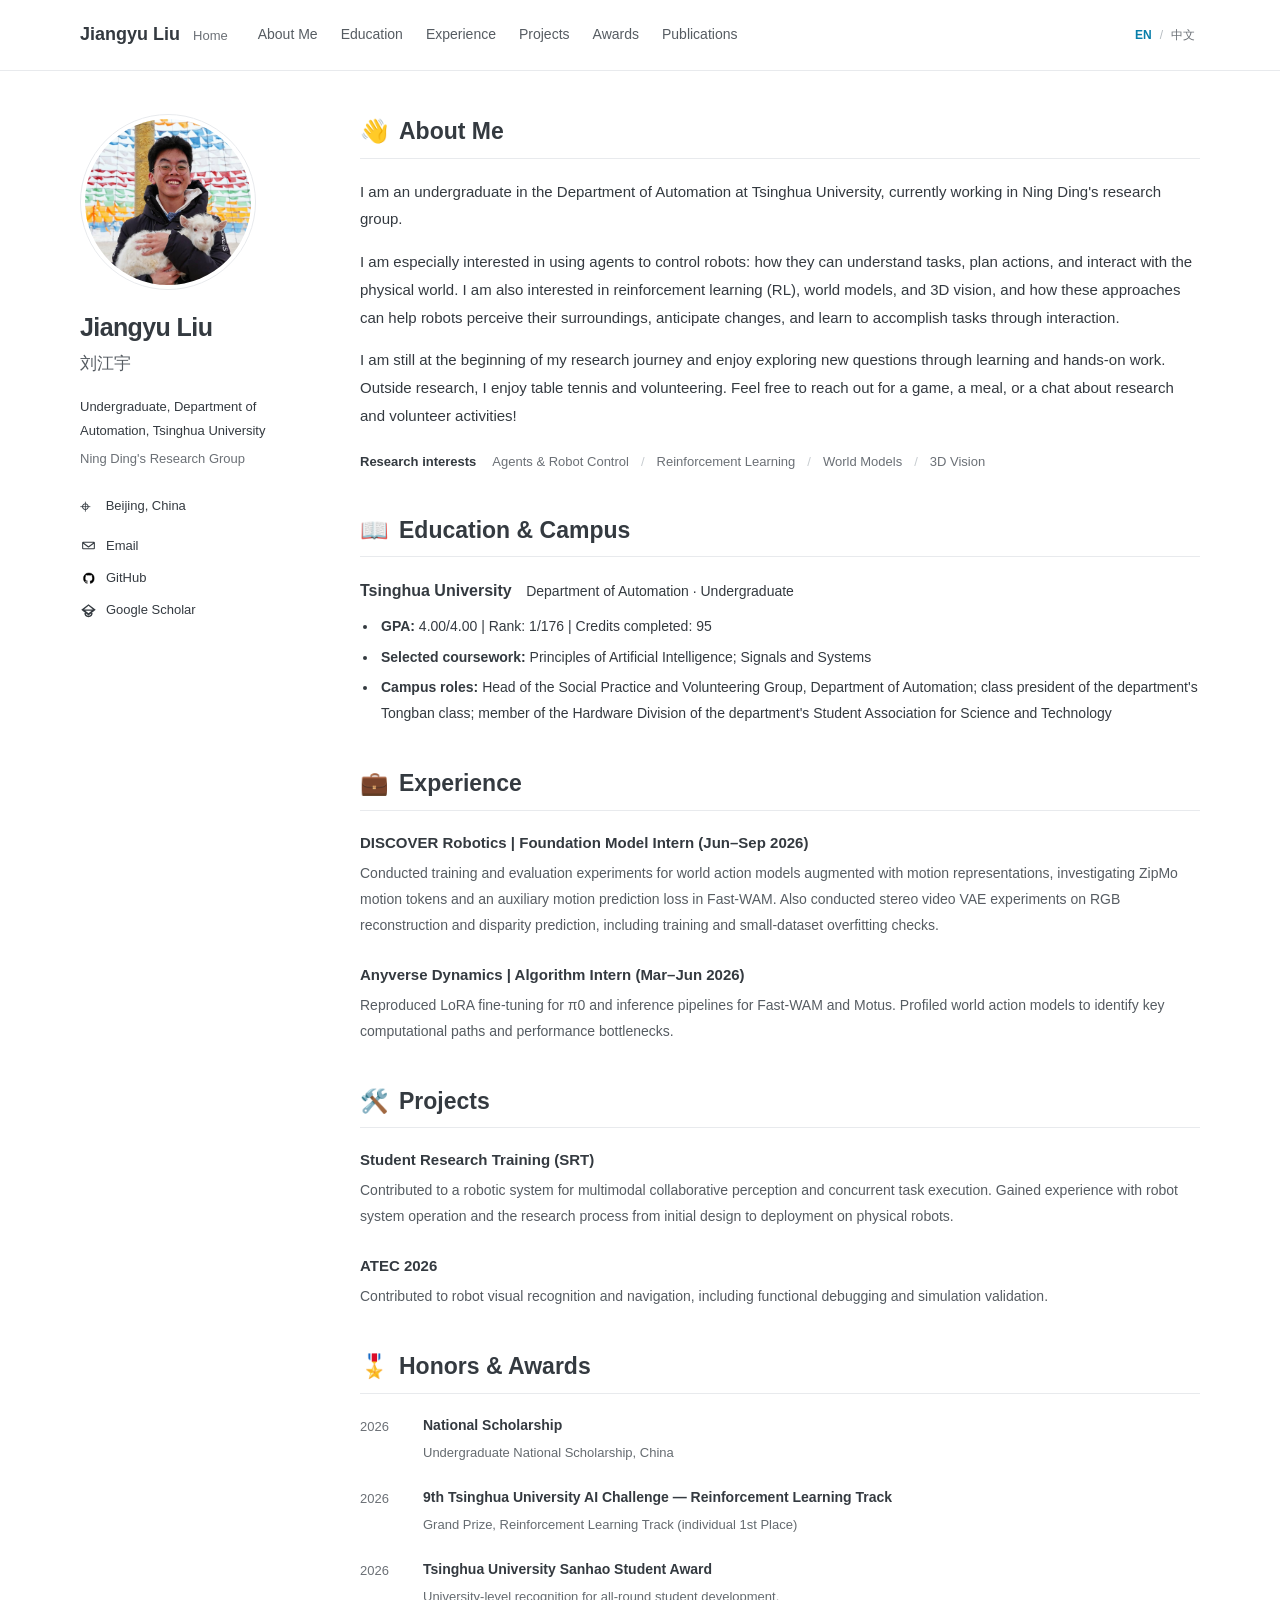
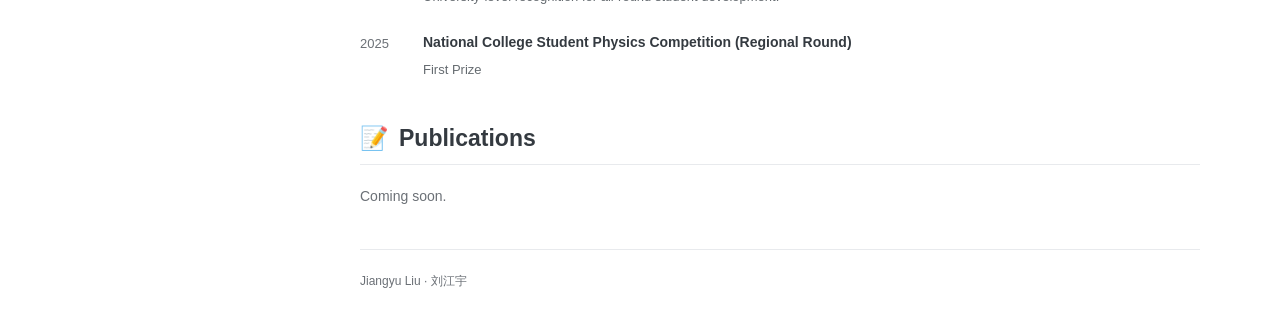
==== commit f3d0b0d3: "Add academic rank of 1 out of 176" ====
--- a/index.html
+++ b/index.html
@@ -88,6 +88,6 @@
       <footer class="site-footer">Jiangyu Liu · 刘江宇</footer>
     </main>
   </div>
-  <script src="static/js/profile.js?v=20261102-3" defer></script>
+  <script src="static/js/profile.js?v=20261103-1" defer></script>
 </body>
 </html>
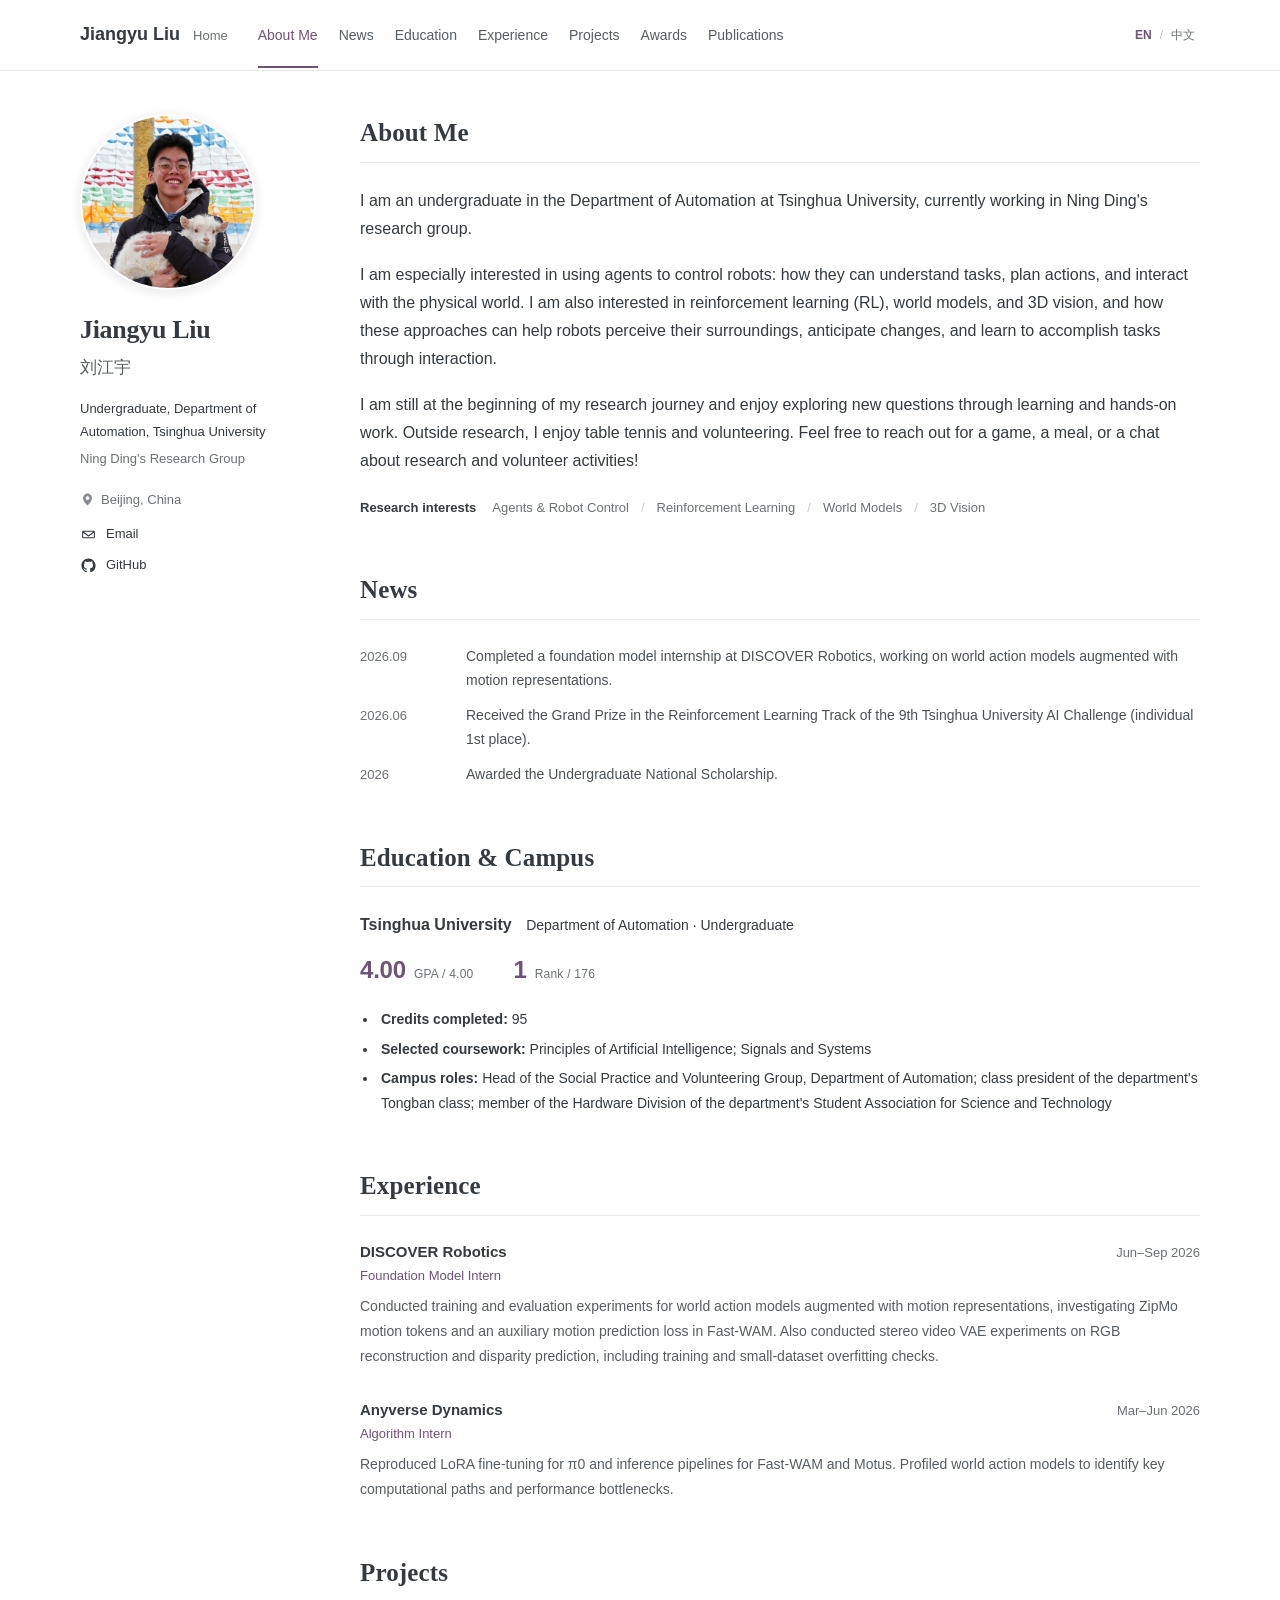
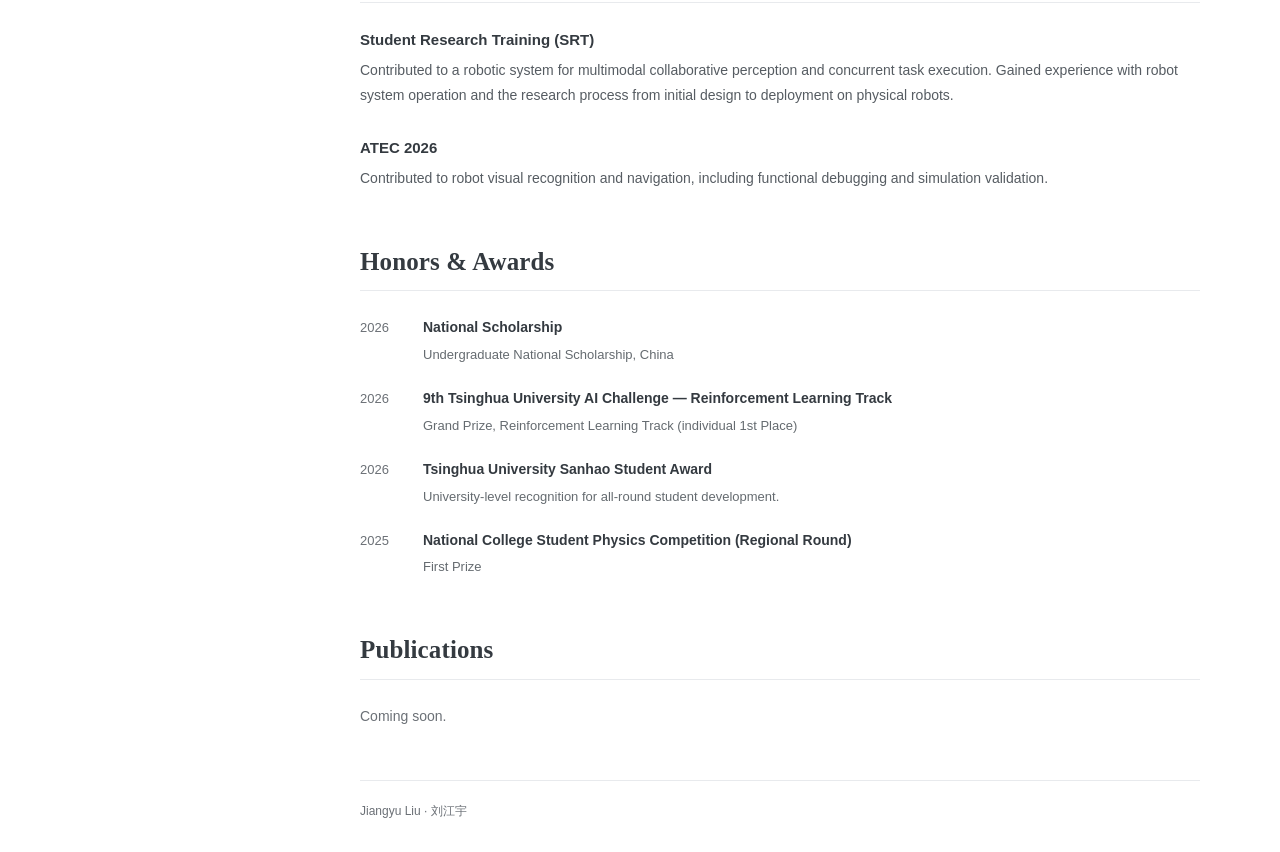
==== commit 42e45908: "Refine academic homepage layout and add news" ====
--- a/index.html
+++ b/index.html
@@ -5,7 +5,7 @@
   <meta name="viewport" content="width=device-width, initial-scale=1">
   <title>Jiangyu Liu | Homepage</title>
   <meta name="description" content="Jiangyu Liu, an undergraduate at Tsinghua University in Ning Ding's research group. Interested in agents for robot control, RL, world models, and 3D vision.">
-  <link rel="stylesheet" href="static/css/academic-home.css?v=20261001-3">
+  <link rel="stylesheet" href="static/css/academic-home.css?v=20261103-4">
   <link rel="icon" href="static/favicon.svg" type="image/svg+xml">
 </head>
 <body>
@@ -15,6 +15,7 @@
       <a class="site-brand" href="#about">Jiangyu Liu <span data-i18n="home">Home</span></a>
       <div class="nav-links">
         <a href="#about" data-i18n="navabout">About Me</a>
+        <a href="#news" data-i18n="navnews">News</a>
         <a href="#campus" data-i18n="navcampus">Education</a>
         <a href="#experience" data-i18n="navexperience">Experience</a>
         <a href="#projects" data-i18n="navprojects">Projects</a>
@@ -36,25 +37,22 @@
         <p class="chinese-name" data-profile-name-chinese>刘江宇</p>
         <p class="role" data-profile-role>Undergraduate, Department of Automation, Tsinghua University</p>
         <p class="affiliation" data-profile-affiliation>Ning Ding's Research Group</p>
-        <p class="location"><span aria-hidden="true">⌖</span> <span data-profile-location>Beijing, China</span></p>
+        <p class="location"><svg viewBox="0 0 24 24" aria-hidden="true"><path d="M12 2.5a7.25 7.25 0 0 0-7.25 7.25c0 5.4 6.4 11.15 6.67 11.39a.87.87 0 0 0 1.16 0c.27-.24 6.67-5.99 6.67-11.39A7.25 7.25 0 0 0 12 2.5Zm0 10.3a3.05 3.05 0 1 1 0-6.1 3.05 3.05 0 0 1 0 6.1Z"/></svg> <span data-profile-location>Beijing, China</span></p>
         <nav class="social-links" aria-label="Contact links">
           <a data-profile-email href="mailto:jy-liu24@mails.tsinghua.edu.cn">
             <svg viewBox="0 0 24 24" aria-hidden="true"><path d="M4.5 6.75h15A1.5 1.5 0 0 1 21 8.25v7.5a1.5 1.5 0 0 1-1.5 1.5h-15A1.5 1.5 0 0 1 3 15.75v-7.5a1.5 1.5 0 0 1 1.5-1.5Zm.84 1.5L12 13.06l6.66-4.81H5.34Zm14.16 1.4-7.06 5.1a.75.75 0 0 1-.88 0L4.5 9.65v6.1h15v-6.1Z"/></svg>
             <span>Email</span>
           </a>
           <a data-profile-github href="https://github.com/hezhou0331" target="_blank" rel="noopener noreferrer">
-            <img src="data/image/github.png" alt="" width="18" height="18"><span>GitHub</span>
-          </a>
-          <a data-profile-scholar href="https://scholar.google.com/" target="_blank" rel="noopener noreferrer">
-            <svg viewBox="0 0 24 24" aria-hidden="true"><path d="M12 3 1.8 11.1 12 19.2l10.2-8.1L12 3Zm0 2.45 6.32 5.02H5.68L12 5.45Zm-4.43 7.02h8.86L12 15.98l-4.43-3.51ZM6.2 15.7a5.8 5.8 0 1 0 11.6 0h-2a3.8 3.8 0 1 1-7.6 0h-2Z"/></svg>
-            <span>Google Scholar</span>
+            <svg viewBox="0 0 24 24" aria-hidden="true"><path d="M12 2C6.48 2 2 6.48 2 12c0 4.42 2.87 8.17 6.84 9.5.5.09.68-.22.68-.48 0-.24-.01-.87-.01-1.7-2.78.6-3.37-1.34-3.37-1.34-.45-1.15-1.11-1.46-1.11-1.46-.91-.62.07-.61.07-.61 1 .07 1.53 1.03 1.53 1.03.89 1.53 2.34 1.09 2.91.83.09-.65.35-1.09.63-1.34-2.22-.25-4.55-1.11-4.55-4.94 0-1.09.39-1.98 1.03-2.68-.1-.25-.45-1.27.1-2.65 0 0 .84-.27 2.75 1.02A9.6 9.6 0 0 1 12 6.8c.85.004 1.71.115 2.51.34 1.91-1.29 2.75-1.02 2.75-1.02.55 1.38.2 2.4.1 2.65.64.7 1.03 1.59 1.03 2.68 0 3.84-2.34 4.69-4.57 4.94.36.31.68.92.68 1.85 0 1.34-.01 2.42-.01 2.75 0 .27.18.58.69.48A10 10 0 0 0 22 12c0-5.52-4.48-10-10-10Z"/></svg>
+            <span>GitHub</span>
           </a>
         </nav>
       </div>
     </aside>
-    <main class="main-content" id="main">
+    <main class="main-content" id="main" tabindex="-1">
       <section class="section about" id="about" aria-labelledby="about-title">
-        <h2 id="about-title"><span aria-hidden="true">👋</span> <span data-i18n="about">About Me</span></h2>
+        <h2 id="about-title"><span data-i18n="about">About Me</span></h2>
         <div data-about>
           <p>I am an undergraduate in the Department of Automation at Tsinghua University, currently working in Ning Ding's research group.</p>
           <p>I am especially interested in using agents to control robots: how they can understand tasks, plan actions, and interact with the physical world. I am also interested in reinforcement learning (RL), world models, and 3D vision, and how these approaches can help robots perceive their surroundings, anticipate changes, and learn to accomplish tasks through interaction.</p>
@@ -62,25 +60,30 @@
         </div>
         <div class="research-interests"><strong data-i18n="interests">Research interests</strong><div class="interest-list" data-interests></div></div>
       </section>
+      <section class="section" id="news" aria-labelledby="news-title">
+        <h2 id="news-title"><span data-i18n="news">News</span></h2>
+        <ul class="news-list" data-news></ul>
+      </section>
       <section class="section" id="campus" aria-labelledby="campus-title">
-        <h2 id="campus-title"><span aria-hidden="true">📖</span> <span data-i18n="campus">Education &amp; Campus</span></h2>
+        <h2 id="campus-title"><span data-i18n="campus">Education &amp; Campus</span></h2>
         <p class="education-title"><span data-i18n="university">Tsinghua University</span> <span class="education-detail" data-i18n="education">Department of Automation · Undergraduate</span></p>
+        <div class="stat-row" data-stats></div>
         <ul class="campus-list" data-campus-experience></ul>
       </section>
       <section class="section" id="experience" aria-labelledby="experience-title">
-        <h2 id="experience-title"><span aria-hidden="true">💼</span> <span data-i18n="experience">Experience</span></h2>
+        <h2 id="experience-title"><span data-i18n="experience">Experience</span></h2>
         <div data-section="experience"></div>
       </section>
       <section class="section" id="projects" aria-labelledby="projects-title">
-        <h2 id="projects-title"><span aria-hidden="true">🛠️</span> <span data-i18n="projects">Projects</span></h2>
+        <h2 id="projects-title"><span data-i18n="projects">Projects</span></h2>
         <div data-section="projects"></div>
       </section>
       <section class="section" id="awards" aria-labelledby="awards-title">
-        <h2 id="awards-title"><span aria-hidden="true">🎖️</span> <span data-i18n="awards">Honors &amp; Awards</span></h2>
+        <h2 id="awards-title"><span data-i18n="awards">Honors &amp; Awards</span></h2>
         <ul class="award-list" data-awards></ul>
       </section>
       <section class="section" id="publications" aria-labelledby="publications-title">
-        <h2 id="publications-title"><span aria-hidden="true">📝</span> <span data-i18n="publications">Publications</span></h2>
+        <h2 id="publications-title"><span data-i18n="publications">Publications</span></h2>
         <div data-section="publications"></div>
       </section>
       <p class="load-error" role="status" hidden data-i18n="loadError">Unable to load the full content. Please refresh and try again.</p>
@@ -88,6 +91,6 @@
       <footer class="site-footer">Jiangyu Liu · 刘江宇</footer>
     </main>
   </div>
-  <script src="static/js/profile.js?v=20261103-1" defer></script>
+  <script src="static/js/profile.js?v=20261103-4" defer></script>
 </body>
 </html>
--- a/static/css/academic-home.css
+++ b/static/css/academic-home.css
@@ -3,64 +3,91 @@
   --text: #343a40;
   --muted: #6b7076;
   --line: #e8eaed;
-  --accent: #087eaa;
+  --line-strong: #dcd8e0;
+  --surface: #f8f7f9;
+  --accent: #6E5279;
+  --accent-soft: #f3f0f5;
+  --font-body: -apple-system, BlinkMacSystemFont, "Segoe UI", "Microsoft YaHei", "PingFang SC", sans-serif;
+  --font-serif: Georgia, "Source Serif 4", "Noto Serif SC", "Songti SC", "SimSun", serif;
 }
 * { box-sizing: border-box; }
-html { scroll-behavior: smooth; scroll-padding-top: 94px; }
+html { scroll-behavior: smooth; scroll-padding-top: calc(var(--header-height, 70px) + 24px); }
 body {
   margin: 0;
   background: #fff;
   color: var(--text);
-  font-family: -apple-system, BlinkMacSystemFont, "Segoe UI", "Microsoft YaHei", "PingFang SC", sans-serif;
-  font-size: 15px;
-  line-height: 1.85;
+  font-family: var(--font-body);
+  font-size: 16px;
+  line-height: 1.75;
   -webkit-font-smoothing: antialiased;
 }
 a { color: var(--accent); text-decoration: none; text-underline-offset: 4px; }
 a:hover { text-decoration: underline; }
 a:focus-visible, button:focus-visible { outline: 2px solid var(--accent); outline-offset: 5px; border-radius: 2px; }
 h1, h2, h3, p { margin-top: 0; }
-p { margin-bottom: 15px; }
+p { margin-bottom: 18px; }
 .skip-link { position: fixed; top: -100px; left: 16px; padding: 8px 16px; background: #fff; z-index: 10; }
 .skip-link:focus { top: 8px; }
 .site-header { position: sticky; top: 0; z-index: 5; background: #fff; border-bottom: 1px solid var(--line); }
 .site-nav { max-width: 1180px; margin: auto; min-height: 70px; padding: 0 30px; display: grid; grid-template-columns: auto minmax(0, 1fr) auto; align-items: center; gap: 30px; }
 .site-brand { flex-shrink: 0; font-size: 18px; font-weight: 700; color: var(--text); }
 .site-brand span { margin-left: 8px; font-size: 13px; color: var(--muted); font-weight: 400; }
-.nav-links { display: flex; flex-wrap: wrap; min-width: 0; gap: 10px 23px; }
-.nav-links a { color: #565c62; font-size: 14px; padding: 21px 0; }
+.nav-links { display: flex; flex-wrap: wrap; min-width: 0; gap: 10px 21px; }
+.nav-links a { color: #565c62; font-size: 14px; padding: 21px 0; transition: color .15s ease; }
 .nav-links a:hover { color: var(--accent); }
+.nav-links a[aria-current="true"] { color: var(--accent); box-shadow: inset 0 -2px 0 var(--accent); }
 .language-switch { display: flex; align-items: center; gap: 3px; font-size: 12px; color: #b6bcc1; }
-.language-switch button { border: 0; background: transparent; padding: 7px 5px; color: var(--muted); font: inherit; cursor: pointer; white-space: nowrap; }
+.language-switch button { border: 0; background: transparent; padding: 7px 5px; color: var(--muted); font: inherit; cursor: pointer; white-space: nowrap; transition: color .15s ease; }
 .language-switch button[aria-pressed="true"] { color: var(--accent); font-weight: 700; }
 .language-switch button:hover { color: var(--accent); }
 .site-shell { display: grid; grid-template-columns: 216px minmax(0, 1fr); gap: 64px; max-width: 1180px; margin: 0 auto; padding: 43px 30px 0; }
-.profile-sidebar { position: sticky; top: 108px; align-self: start; }
-.avatar { display: block; width: 176px; height: 176px; border-radius: 50%; object-fit: cover; padding: 4px; border: 1px solid var(--line); margin-bottom: 22px; }
-h1 { font-size: 25px; line-height: 1.25; letter-spacing: -0.6px; margin-bottom: 5px; }
-.chinese-name { margin-bottom: 15px; font-size: 17px; color: #565c62; }
+.profile-sidebar { position: sticky; top: calc(var(--header-height, 70px) + 38px); align-self: start; }
+.avatar { display: block; width: 176px; height: 176px; border-radius: 50%; object-fit: cover; background: var(--surface); border: 2px solid #fff; box-shadow: 0 2px 12px rgba(46, 32, 54, .12); margin-bottom: 24px; }
+h1 { font-family: var(--font-serif); font-size: 26px; line-height: 1.25; letter-spacing: -0.3px; margin-bottom: 6px; }
+.chinese-name { margin-bottom: 16px; font-size: 17px; color: #565c62; }
 .role, .affiliation { font-size: 13px; margin-bottom: 4px; }
 .affiliation { color: var(--muted); }
-.location { margin: 18px 0 10px; font-size: 13px; }
-.location > span:first-child { display: inline-block; width: 22px; font-size: 19px; vertical-align: middle; }
+.location { display: flex; align-items: center; gap: 6px; margin: 18px 0 12px; font-size: 13px; color: var(--muted); }
+.location svg { width: 15px; height: 15px; flex-shrink: 0; fill: currentColor; opacity: .8; }
 .social-links { display: grid; gap: 8px; margin-bottom: 15px; }
-.social-links a { display: flex; align-items: center; gap: 9px; color: var(--text); font-size: 13px; width: fit-content; }
+.social-links a { display: flex; align-items: center; gap: 9px; color: var(--text); font-size: 13px; width: fit-content; transition: color .15s ease; }
 .social-links a:hover { color: var(--accent); }
-.social-links svg, .social-links img { width: 17px; height: 17px; object-fit: contain; fill: currentColor; }
+.social-links svg, .social-links img { width: 17px; height: 17px; flex-shrink: 0; object-fit: contain; fill: currentColor; }
 .main-content { min-width: 0; }
-.section { margin-bottom: 39px; }
-h2 { display: flex; flex-wrap: wrap; align-items: baseline; gap: 10px; font-size: 23px; line-height: 1.5; padding-bottom: 9px; margin-bottom: 19px; border-bottom: 1px solid var(--line); font-weight: 650; }
-h2 > span:first-child { font-size: 23px; }
-.research-interests { display: flex; align-items: baseline; gap: 16px; font-size: 13px; margin-top: 20px; }
+.section { margin-bottom: 52px; }
+h2 {
+  display: flex; flex-wrap: wrap; align-items: baseline; gap: 10px;
+  font-family: var(--font-serif);
+  font-size: 25px; line-height: 1.5; font-weight: 600;
+  letter-spacing: .005em;
+  padding-bottom: 10px; margin-bottom: 24px;
+  border-bottom: 1px solid var(--line);
+}
+html[lang="zh-CN"] h2 { font-weight: 600; letter-spacing: .01em; }
+.research-interests { display: flex; align-items: baseline; gap: 16px; font-size: 13px; margin-top: 22px; }
 .research-interests > strong { flex-shrink: 0; font-weight: 600; }
 .interest-list { display: flex; flex-wrap: wrap; gap: 4px 0; color: var(--muted); }
 .interest-list span:not(:last-child)::after { content: "/"; margin: 0 12px; color: #c7ccd0; }
+.news-list { margin: 0; padding: 0; list-style: none; }
+.news-row { display: grid; grid-template-columns: 88px minmax(0, 1fr); gap: 18px; margin-bottom: 10px; font-size: 14px; }
+.news-row:last-child { margin-bottom: 0; }
+.news-date { color: var(--muted); font-size: 13px; font-variant-numeric: tabular-nums; padding-top: 2px; }
+.news-text { color: #4b5157; }
+.stat-row { display: flex; flex-wrap: wrap; gap: 12px 40px; padding: 14px 0 16px; margin-bottom: 6px; }
+.stat { display: flex; align-items: baseline; gap: 8px; }
+.stat-value { font-size: 24px; line-height: 1.1; font-weight: 600; color: var(--accent); font-variant-numeric: tabular-nums; letter-spacing: -0.2px; }
+.stat-label { font-size: 12px; color: var(--muted); letter-spacing: .02em; }
 .entry-list, .award-list, .campus-list { margin: 0; padding: 0; list-style: none; }
-.entry { margin-bottom: 23px; }
+.entry { margin-bottom: 28px; }
 .entry:last-child { margin-bottom: 0; }
+.entry-head { display: flex; flex-wrap: wrap; align-items: baseline; justify-content: space-between; gap: 4px 16px; }
+.entry-head .entry-org { font-size: 15px; font-weight: 600; line-height: 1.6; margin: 0; }
+.entry-period { color: var(--muted); font-size: 13px; font-variant-numeric: tabular-nums; white-space: nowrap; }
+.entry .entry-role { color: var(--accent); font-size: 13px; margin: 1px 0 6px; }
+.entry-text { color: #565c62; font-size: 14px; margin-bottom: 0; line-height: 1.8; }
 .entry h3 { font-size: 15px; font-weight: 650; margin-bottom: 5px; line-height: 1.75; }
 .entry p { margin-bottom: 0; color: #565c62; font-size: 14px; }
-.education-title { font-size: 16px; font-weight: 650; margin-bottom: 8px; }
+.education-title { font-size: 16px; font-weight: 650; margin-bottom: 4px; }
 .education-title .education-detail { margin-left: 10px; font-size: 14px; font-weight: 400; }
 .campus-list { padding-left: 18px; list-style: disc; font-size: 14px; }
 .campus-list li { padding-left: 3px; margin-bottom: 5px; }
@@ -77,42 +104,47 @@
   .profile-sidebar { position: static; }
 }
 @media (max-width: 1050px) {
-  .site-nav { gap: 20px; }
-  .nav-links { gap: 8px 14px; }
-  .nav-links a { font-size: 13px; }
+  .site-nav { padding: 10px 24px 0; grid-template-columns: minmax(0, 1fr) auto; gap: 0 16px; }
+  .site-brand { margin-bottom: 4px; }
+  .language-switch { grid-column: 2; grid-row: 1; }
+  .nav-links { grid-column: 1 / -1; grid-row: 2; flex-wrap: nowrap; overflow-x: auto; gap: 20px; scrollbar-width: thin; }
+  .nav-links a { font-size: 14px; white-space: nowrap; padding: 7px 0 12px; }
   .site-shell { gap: 38px; grid-template-columns: 200px minmax(0, 1fr); }
 }
 @media (max-width: 800px) {
-  html { scroll-padding-top: 116px; }
   .site-nav { padding: 10px 24px 0; grid-template-columns: minmax(0, 1fr) auto; gap: 0 16px; }
   .site-brand { display: block; margin-bottom: 4px; }
   .language-switch { grid-column: 2; grid-row: 1; }
-  .nav-links { grid-column: 1 / -1; grid-row: 2; flex-wrap: nowrap; overflow-x: auto; gap: 23px; scrollbar-width: thin; }
-  .nav-links a { white-space: nowrap; padding: 7px 0 12px; font-size: 13px; }
+  .nav-links { grid-column: 1 / -1; grid-row: 2; flex-wrap: nowrap; overflow-x: auto; gap: 20px; scrollbar-width: thin; }
+  .nav-links a { white-space: nowrap; padding: 7px 0 12px; font-size: 14px; }
   .site-shell { display: block; padding: 30px 24px 0; max-width: 760px; }
-  .profile-sidebar { position: static; display: flex; align-items: flex-start; gap: 27px; padding-bottom: 28px; margin-bottom: 29px; border-bottom: 1px solid var(--line); }
+  .profile-sidebar { position: static; display: flex; align-items: flex-start; gap: 27px; padding-bottom: 28px; margin-bottom: 32px; border-bottom: 1px solid var(--line); }
   .avatar { width: 126px; height: 126px; margin: 0; flex-shrink: 0; }
   .profile-details { min-width: 0; }
-  h1 { font-size: 23px; }
+  h1 { font-size: 24px; }
   .chinese-name { font-size: 15px; margin-bottom: 8px; }
-  .location { margin: 9px 0 7px; }
+  .location { margin: 9px 0 8px; }
   .social-links { display: flex; flex-wrap: wrap; gap: 6px 16px; margin-bottom: 3px; }
 }
 @media (max-width: 480px) {
-  body { font-size: 14px; }
+  body { font-size: 15px; }
   .site-nav { padding-left: 20px; padding-right: 20px; }
   .site-shell { padding: 26px 20px 0; }
   .profile-sidebar { gap: 18px; }
-  .avatar { width: 88px; height: 88px; padding: 3px; }
-  h1 { font-size: 21px; }
+  .avatar { width: 88px; height: 88px; }
+  h1 { font-size: 22px; }
   .role, .affiliation { font-size: 12px; }
-  h2 { font-size: 21px; gap: 8px; }
-  h2 > span:first-child { font-size: 21px; }
+  h2 { font-size: 22px; gap: 8px; margin-bottom: 20px; }
   .research-interests { display: block; }
   .interest-list { margin-top: 5px; }
   .award-row { gap: 10px; grid-template-columns: 36px minmax(0, 1fr); }
   .education-title .education-detail { display: block; margin-left: 0; }
+  .news-row { grid-template-columns: 62px minmax(0, 1fr); gap: 12px; }
+  .stat-value { font-size: 21px; }
+  .entry-head { flex-direction: column; gap: 2px; }
+  .entry-period { white-space: nowrap; }
 }
 @media (prefers-reduced-motion: reduce) {
   html { scroll-behavior: auto; }
+  * { transition: none !important; }
 }
